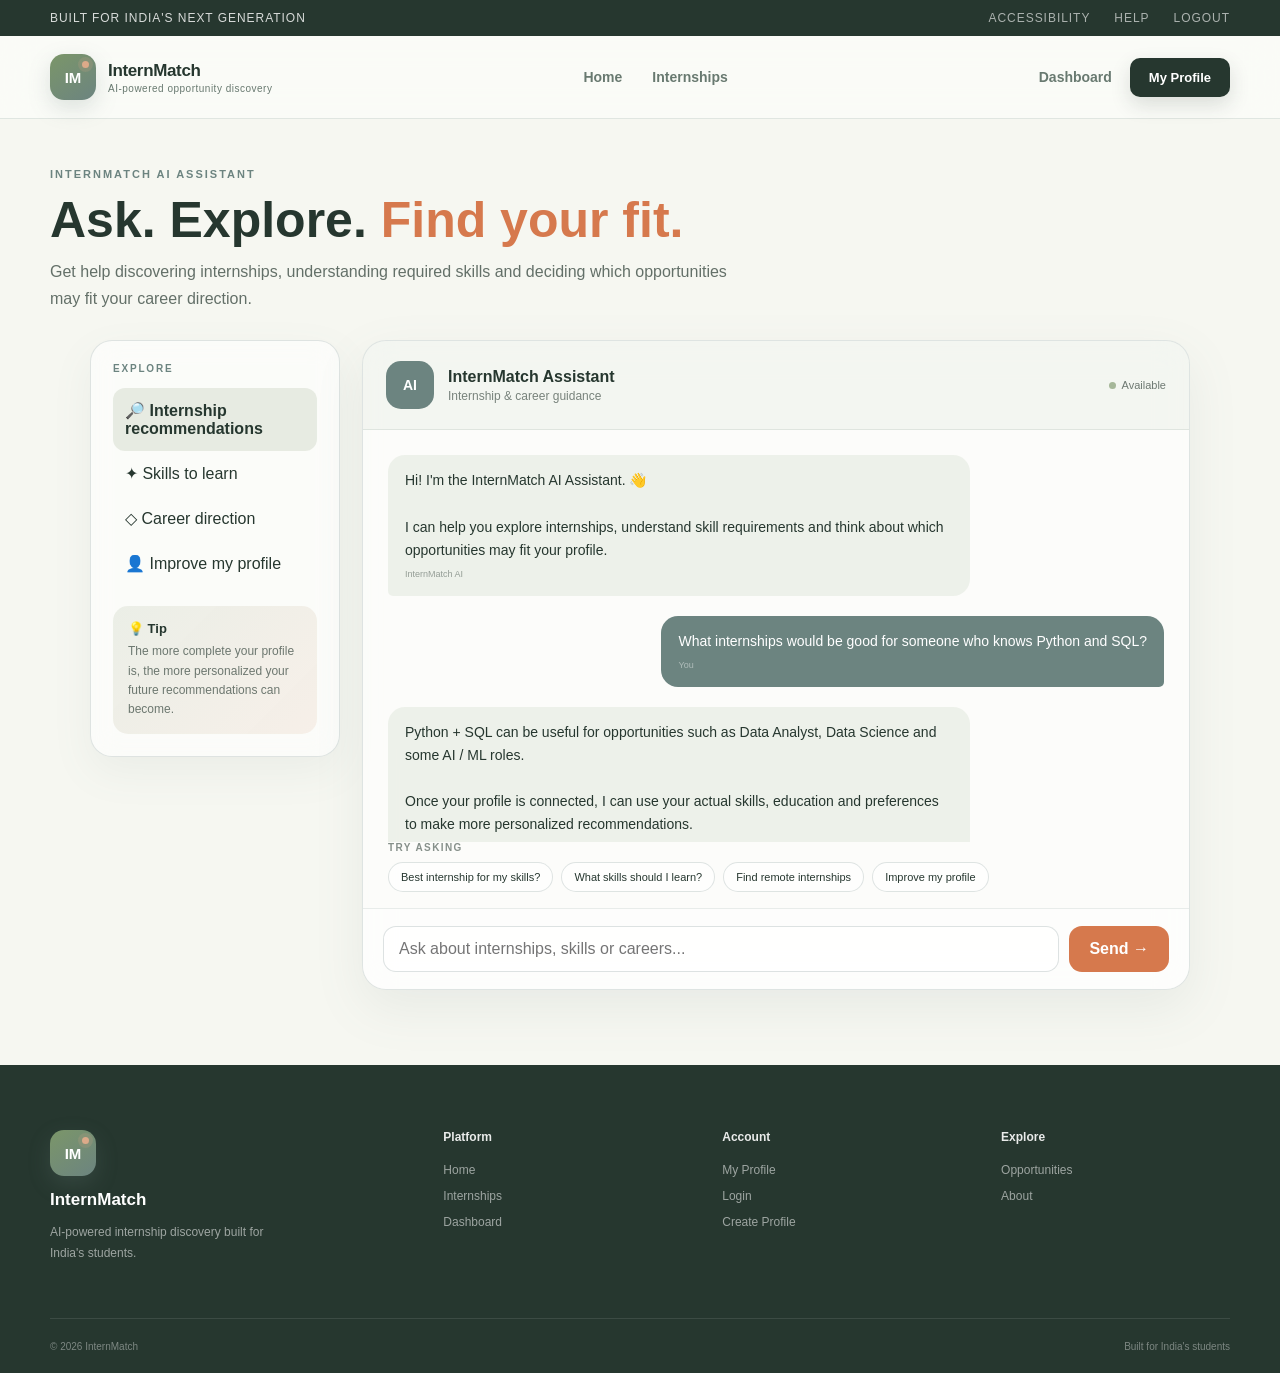
==== ai-assistant.html @ c7c05b9f "Add files via upload" ====
<!DOCTYPE html>
<html lang="en">

<head>
    <meta charset="UTF-8">
    <meta name="viewport" content="width=device-width, initial-scale=1.0">

    <title>AI Assistant | InternMatch</title>

    <link rel="stylesheet" href="style.css">

    <style>
        /* =====================================================
           AI ASSISTANT PAGE ONLY
           Existing style.css is NOT being changed
        ====================================================== */

        .assistant-page {
            padding: 45px 0 75px;
            min-height: 75vh;
        }

        .assistant-heading {
            margin-bottom: 28px;
        }

        .assistant-heading span {
            font-size: 11px;
            letter-spacing: 2px;
            font-weight: 800;
            color: #6C8480;
        }

        .assistant-heading h1 {
            margin: 9px 0;
            font-size: clamp(32px, 5vw, 50px);
        }

        .assistant-heading h1 span {
            font-size: inherit;
            letter-spacing: normal;
            color: #D6794D;
        }

        .assistant-heading p {
            max-width: 680px;
            line-height: 1.7;
            opacity: .7;
        }


        /* =====================================================
           ASSISTANT LAYOUT
        ====================================================== */

        .assistant-layout {
            display: grid;
            grid-template-columns: 250px 1fr;
            gap: 22px;
            max-width: 1100px;
            margin: auto;
        }


        /* =====================================================
           LEFT SIDEBAR
        ====================================================== */

        .assistant-sidebar {
            border: 1px solid rgba(108,132,128,.2);
            border-radius: 22px;
            padding: 22px;
            background: rgba(255,255,255,.58);
            backdrop-filter: blur(14px);
            box-shadow: 0 15px 40px rgba(108,132,128,.08);
            height: fit-content;
        }

        .assistant-sidebar-label {
            font-size: 10px;
            letter-spacing: 1.8px;
            font-weight: 800;
            color: #6C8480;
            margin-bottom: 14px;
        }

        .assistant-topic {
            width: 100%;
            border: 0;
            background: transparent;
            text-align: left;
            padding: 13px 12px;
            border-radius: 12px;
            cursor: pointer;
            font: inherit;
            color: inherit;
            transition: .2s ease;
        }

        .assistant-topic:hover {
            background: rgba(186,200,177,.25);
            transform: translateX(3px);
        }

        .assistant-topic.active {
            background: rgba(123,150,105,.16);
            font-weight: 700;
        }

        .assistant-tip {
            margin-top: 20px;
            padding: 15px;
            border-radius: 15px;
            background: linear-gradient(
                135deg,
                rgba(123,150,105,.13),
                rgba(220,170,137,.15)
            );
        }

        .assistant-tip strong {
            display: block;
            margin-bottom: 6px;
            font-size: 13px;
        }

        .assistant-tip p {
            margin: 0;
            font-size: 12px;
            line-height: 1.6;
            opacity: .65;
        }


        /* =====================================================
           CHAT WINDOW
        ====================================================== */

        .chat-card {
            min-width: 0;
            height: 650px;
            display: flex;
            flex-direction: column;
            border: 1px solid rgba(108,132,128,.2);
            border-radius: 24px;
            overflow: hidden;
            background: rgba(255,255,255,.62);
            backdrop-filter: blur(16px);
            box-shadow: 0 18px 50px rgba(108,132,128,.1);
        }


        /* CHAT HEADER */

        .chat-header {
            display: flex;
            align-items: center;
            gap: 14px;
            padding: 20px 23px;
            border-bottom: 1px solid rgba(108,132,128,.15);
            background: rgba(186,200,177,.13);
        }

        .chat-ai-icon {
            width: 48px;
            height: 48px;
            min-width: 48px;
            border-radius: 15px;
            display: grid;
            place-items: center;
            background: #6C8480;
            color: white;
            font-size: 14px;
            font-weight: 900;
        }

        .chat-header-text strong {
            display: block;
            font-size: 16px;
        }

        .chat-header-text span {
            display: block;
            margin-top: 3px;
            font-size: 12px;
            opacity: .6;
        }

        .online-status {
            margin-left: auto;
            display: flex;
            align-items: center;
            gap: 6px;
            font-size: 11px;
            opacity: .65;
        }

        .online-dot {
            width: 7px;
            height: 7px;
            border-radius: 50%;
            background: #7B9669;
        }


        /* =====================================================
           MESSAGES
        ====================================================== */

        .chat-messages {
            flex: 1;
            overflow-y: auto;
            padding: 25px;
        }

        .message {
            display: flex;
            margin-bottom: 20px;
        }

        .message.bot {
            justify-content: flex-start;
        }

        .message.user {
            justify-content: flex-end;
        }

        .message-content {
            max-width: 75%;
            padding: 14px 17px;
            border-radius: 17px;
            font-size: 14px;
            line-height: 1.65;
        }

        .message.bot .message-content {
            background: rgba(186,200,177,.22);
            border-bottom-left-radius: 5px;
        }

        .message.user .message-content {
            background: #6C8480;
            color: white;
            border-bottom-right-radius: 5px;
        }

        .message-time {
            display: block;
            margin-top: 5px;
            font-size: 9px;
            opacity: .45;
        }


        /* =====================================================
           SUGGESTED QUESTIONS
        ====================================================== */

        .suggested-area {
            padding: 0 25px 16px;
        }

        .suggested-label {
            display: block;
            margin-bottom: 9px;
            font-size: 10px;
            letter-spacing: 1.4px;
            font-weight: 800;
            opacity: .55;
        }

        .suggested-buttons {
            display: flex;
            flex-wrap: wrap;
            gap: 8px;
        }

        .suggestion {
            border: 1px solid rgba(108,132,128,.22);
            border-radius: 20px;
            padding: 8px 12px;
            background: rgba(255,255,255,.65);
            cursor: pointer;
            font: inherit;
            font-size: 11px;
            color: inherit;
            transition: .2s ease;
        }

        .suggestion:hover {
            border-color: #DCAA89;
            transform: translateY(-2px);
        }


        /* =====================================================
           CHAT INPUT
        ====================================================== */

        .chat-input-area {
            display: flex;
            gap: 10px;
            padding: 17px 20px;
            border-top: 1px solid rgba(108,132,128,.15);
            background: rgba(255,255,255,.4);
        }

        .chat-input {
            flex: 1;
            min-width: 0;
            border: 1px solid rgba(108,132,128,.23);
            border-radius: 13px;
            padding: 13px 15px;
            background: rgba(255,255,255,.7);
            font: inherit;
            outline: none;
        }

        .chat-input:focus {
            border-color: #7B9669;
            box-shadow: 0 0 0 3px rgba(123,150,105,.1);
        }

        .send-button {
            border: 0;
            border-radius: 13px;
            padding: 0 20px;
            background: #D6794D;
            color: white;
            font: inherit;
            font-weight: 800;
            cursor: pointer;
            transition: .2s ease;
        }

        .send-button:hover {
            transform: translateY(-2px);
        }


        /* =====================================================
           TYPING INDICATOR
        ====================================================== */

        .typing {
            display: none;
            padding: 0 25px 12px;
            font-size: 11px;
            opacity: .55;
        }


        /* =====================================================
           RESPONSIVE
        ====================================================== */

        @media (max-width: 800px) {

            .assistant-layout {
                grid-template-columns: 1fr;
            }

            .assistant-sidebar {
                display: none;
            }

            .chat-card {
                height: 620px;
            }
        }

        @media (max-width: 520px) {

            .assistant-page {
                padding-top: 35px;
            }

            .chat-card {
                height: 600px;
                border-radius: 18px;
            }

            .chat-messages {
                padding: 18px;
            }

            .message-content {
                max-width: 88%;
            }

            .suggested-area {
                padding: 0 18px 13px;
            }

            .chat-input-area {
                padding: 12px;
            }

            .send-button {
                padding: 0 15px;
            }
        }
    </style>
</head>


<body>


    <!-- =====================================================
         TOP BAR
    ====================================================== -->

    <div class="top-bar">

        <div class="container top-bar-content">

            <div>
                Built for India's Next Generation
            </div>

            <div class="top-links">
                <a href="accessibility.html">Accessibility</a>
                <a href="help.html">Help</a>
                <a href="login.html">Logout</a>
            </div>

        </div>

    </div>


    <!-- =====================================================
         NAVBAR
    ====================================================== -->

    <header class="navbar">

        <div class="container nav-container">


            <!-- BRAND -->

            <a href="index.html" class="brand">

                <div class="brand-mark">
                    IM
                </div>

                <div class="brand-text">

                    <strong>
                        InternMatch
                    </strong>

                    <span>
                        AI-powered opportunity discovery
                    </span>

                </div>

            </a>


            <!-- NAVIGATION -->

            <nav class="nav-links">

                <a href="index.html">
                    Home
                </a>

                <a href="internships.html">
                    Internships
                </a>

            </nav>


            <!-- ACTIONS -->

            <div class="nav-actions">

                <a
                    href="dashboard.html"
                    class="login-link"
                >
                    Dashboard
                </a>

                <a
                    href="profile.html"
                    class="register-btn"
                >
                    My Profile
                </a>

            </div>

        </div>

    </header>


    <!-- =====================================================
         MAIN
    ====================================================== -->

    <main class="assistant-page">

        <div class="container">


            <!-- PAGE HEADING -->

            <div class="assistant-heading">

                <span>
                    INTERNMATCH AI ASSISTANT
                </span>

                <h1>
                    Ask. Explore.
                    <span>Find your fit.</span>
                </h1>

                <p>
                    Get help discovering internships, understanding
                    required skills and deciding which opportunities
                    may fit your career direction.
                </p>

            </div>


            <!-- =================================================
                 ASSISTANT LAYOUT
            ================================================== -->

            <div class="assistant-layout">


                <!-- =================================================
                     SIDEBAR
                ================================================== -->

                <aside class="assistant-sidebar">

                    <div class="assistant-sidebar-label">
                        EXPLORE
                    </div>


                    <button
                        class="assistant-topic active"
                        onclick="setTopic('Internship recommendations')"
                    >
                        🔎 Internship recommendations
                    </button>


                    <button
                        class="assistant-topic"
                        onclick="setTopic('Skills')"
                    >
                        ✦ Skills to learn
                    </button>


                    <button
                        class="assistant-topic"
                        onclick="setTopic('Career')"
                    >
                        ◇ Career direction
                    </button>


                    <button
                        class="assistant-topic"
                        onclick="setTopic('Profile')"
                    >
                        👤 Improve my profile
                    </button>


                    <div class="assistant-tip">

                        <strong>
                            💡 Tip
                        </strong>

                        <p>
                            The more complete your profile is,
                            the more personalized your future
                            recommendations can become.
                        </p>

                    </div>

                </aside>


                <!-- =================================================
                     CHAT
                ================================================== -->

                <section class="chat-card">


                    <!-- CHAT HEADER -->

                    <div class="chat-header">

                        <div class="chat-ai-icon">
                            AI
                        </div>

                        <div class="chat-header-text">

                            <strong>
                                InternMatch Assistant
                            </strong>

                            <span>
                                Internship & career guidance
                            </span>

                        </div>

                        <div class="online-status">

                            <span class="online-dot"></span>

                            Available

                        </div>

                    </div>


                    <!-- MESSAGES -->

                    <div
                        class="chat-messages"
                        id="chatMessages"
                    >


                        <!-- BOT MESSAGE -->

                        <div class="message bot">

                            <div class="message-content">

                                Hi! I'm the InternMatch AI Assistant. 👋

                                <br><br>

                                I can help you explore internships,
                                understand skill requirements and
                                think about which opportunities may
                                fit your profile.

                                <span class="message-time">
                                    InternMatch AI
                                </span>

                            </div>

                        </div>


                        <!-- USER EXAMPLE -->

                        <div class="message user">

                            <div class="message-content">

                                What internships would be good
                                for someone who knows Python and SQL?

                                <span class="message-time">
                                    You
                                </span>

                            </div>

                        </div>


                        <!-- BOT EXAMPLE -->

                        <div class="message bot">

                            <div class="message-content">

                                Python + SQL can be useful for
                                opportunities such as Data Analyst,
                                Data Science and some AI / ML roles.

                                <br><br>

                                Once your profile is connected,
                                I can use your actual skills,
                                education and preferences to make
                                more personalized recommendations.

                                <span class="message-time">
                                    InternMatch AI
                                </span>

                            </div>

                        </div>

                    </div>


                    <!-- TYPING -->

                    <div
                        class="typing"
                        id="typingIndicator"
                    >
                        InternMatch AI is thinking...
                    </div>


                    <!-- SUGGESTIONS -->

                    <div class="suggested-area">

                        <span class="suggested-label">
                            TRY ASKING
                        </span>


                        <div class="suggested-buttons">

                            <button
                                class="suggestion"
                                onclick="useSuggestion('Which internship is best for my skills?')"
                            >
                                Best internship for my skills?
                            </button>


                            <button
                                class="suggestion"
                                onclick="useSuggestion('What skills should I learn?')"
                            >
                                What skills should I learn?
                            </button>


                            <button
                                class="suggestion"
                                onclick="useSuggestion('Find remote internships')"
                            >
                                Find remote internships
                            </button>


                            <button
                                class="suggestion"
                                onclick="useSuggestion('How can I improve my profile?')"
                            >
                                Improve my profile
                            </button>

                        </div>

                    </div>


                    <!-- INPUT -->

                    <form
                        class="chat-input-area"
                        id="chatForm"
                    >

                        <input
                            type="text"
                            id="chatInput"
                            class="chat-input"
                            placeholder="Ask about internships, skills or careers..."
                            autocomplete="off"
                        >

                        <button
                            type="submit"
                            class="send-button"
                        >
                            Send →
                        </button>

                    </form>


                </section>

            </div>

        </div>

    </main>


    <!-- =====================================================
         FOOTER
    ====================================================== -->

    <footer class="footer">

        <div class="container footer-grid">


            <div class="footer-brand">

                <div class="brand-mark">
                    IM
                </div>

                <strong>
                    InternMatch
                </strong>

                <p>
                    AI-powered internship discovery
                    built for India's students.
                </p>

            </div>


            <div class="footer-column">

                <h4>
                    Platform
                </h4>

                <a href="index.html">
                    Home
                </a>

                <a href="internships.html">
                    Internships
                </a>

                <a href="dashboard.html">
                    Dashboard
                </a>

            </div>


            <div class="footer-column">

                <h4>
                    Account
                </h4>

                <a href="profile.html">
                    My Profile
                </a>

                <a href="login.html">
                    Login
                </a>

                <a href="register.html">
                    Create Profile
                </a>

            </div>


            <div class="footer-column">

                <h4>
                    Explore
                </h4>

                <a href="internships.html">
                    Opportunities
                </a>

                <a href="about.html">
                    About
                </a>

            </div>


        </div>


        <div class="container footer-bottom">

            <span>
                © 2026 InternMatch
            </span>

            <span>
                Built for India's students
            </span>

        </div>

    </footer>


    <!-- =====================================================
         FRONTEND CHAT LOGIC
         Temporary demo until backend / AI API is connected
    ====================================================== -->

    <script>

        const chatForm =
            document.getElementById("chatForm");

        const chatInput =
            document.getElementById("chatInput");

        const chatMessages =
            document.getElementById("chatMessages");

        const typingIndicator =
            document.getElementById("typingIndicator");


        /* =====================================================
           ADD MESSAGE
        ====================================================== */

        function addMessage(text, type) {

            const message =
                document.createElement("div");

            message.className =
                "message " + type;


            const content =
                document.createElement("div");

            content.className =
                "message-content";


            content.innerHTML =
                text +
                '<span class="message-time">' +
                (type === "user"
                    ? "You"
                    : "InternMatch AI") +
                '</span>';


            message.appendChild(content);

            chatMessages.appendChild(message);

            chatMessages.scrollTop =
                chatMessages.scrollHeight;
        }


        /* =====================================================
           DEMO AI RESPONSE
        ====================================================== */

        function getDemoResponse(message) {

            const text =
                message.toLowerCase();


            if (
                text.includes("python") ||
                text.includes("sql") ||
                text.includes("data")
            ) {

                return `
                    Based on those skills, you could explore
                    <strong>Data Analyst</strong>,
                    <strong>Data Science</strong> and
                    some <strong>AI / ML</strong> internships.
                    <br><br>
                    Your exact recommendations can become
                    personalized once your profile is connected
                    to the internship database.
                `;

            }


            if (
                text.includes("remote")
            ) {

                return `
                    Remote internships can be filtered by
                    location and field.
                    <br><br>
                    Try the <strong>Internships</strong> page
                    to explore available remote opportunities.
                `;

            }


            if (
                text.includes("profile") ||
                text.includes("improve")
            ) {

                return `
                    A stronger profile should include your
                    <strong>skills, education, interests,
                    preferred field and location</strong>.
                    <br><br>
                    You can update these from
                    <strong>My Profile</strong>.
                `;

            }


            if (
                text.includes("skill") ||
                text.includes("learn")
            ) {

                return `
                    Start with skills that match your target
                    field. For example, Python + SQL + data
                    analysis can be useful for data-related
                    internships.
                    <br><br>
                    Your profile will eventually help us
                    personalize these suggestions.
                `;

            }


            return `
                I can help you with internships, skills,
                career direction and profile improvement.
                <br><br>
                Try asking:
                <strong>"Which internship is best for my
                skills?"</strong>
            `;

        }


        /* =====================================================
           SEND MESSAGE
        ====================================================== */

        chatForm.addEventListener(
            "submit",
            function (event) {

                event.preventDefault();


                const message =
                    chatInput.value.trim();


                if (!message) {
                    return;
                }


                addMessage(
                    message,
                    "user"
                );


                chatInput.value = "";


                typingIndicator.style.display =
                    "block";


                chatMessages.scrollTop =
                    chatMessages.scrollHeight;


                setTimeout(function () {

                    typingIndicator.style.display =
                        "none";


                    const response =
                        getDemoResponse(message);


                    addMessage(
                        response,
                        "bot"
                    );

                }, 700);

            }
        );


        /* =====================================================
           SUGGESTION BUTTON
        ====================================================== */

        function useSuggestion(text) {

            chatInput.value = text;

            chatInput.focus();

        }


        /* =====================================================
           SIDEBAR TOPICS
        ====================================================== */

        function setTopic(topic) {

            const buttons =
                document.querySelectorAll(
                    ".assistant-topic"
                );


            buttons.forEach(function (button) {

                button.classList.remove("active");

            });


            event.target.classList.add("active");


            chatInput.value =
                "Help me with " + topic.toLowerCase();

            chatInput.focus();

        }

    </script>


</body>

</html>
---- style.css ----
/* =========================================================
   INTERNMATCH — MAIN STYLE
   Palette:
   #7B9669  Sage
   #6C8480  Muted Blue Grey
   #BAC8B1  Soft Green
   #DCAA89  Warm Beige
   #D6794D  Terracotta
========================================================= */


/* =========================================================
   ROOT
========================================================= */

:root {
    --sage: #7B9669;
    --blue-grey: #6C8480;
    --soft-green: #BAC8B1;
    --beige: #DCAA89;
    --terracotta: #D6794D;

    --cream: #f6f7f1;
    --paper: #fbfcf8;
    --dark: #26372f;
    --muted: #687970;
    --line: rgba(108, 132, 128, 0.18);

    --shadow-soft: 0 20px 60px rgba(62, 82, 70, 0.10);
    --shadow-card: 0 15px 45px rgba(62, 82, 70, 0.12);
}


/* =========================================================
   RESET
========================================================= */

* {
    box-sizing: border-box;
    margin: 0;
    padding: 0;
}

html {
    scroll-behavior: smooth;
}

body {
    font-family: "Segoe UI", Arial, sans-serif;
    background: var(--cream);
    color: var(--dark);
    overflow-x: hidden;
}

a {
    color: inherit;
    text-decoration: none;
}

img {
    max-width: 100%;
    display: block;
}

button,
input {
    font-family: inherit;
}


/* =========================================================
   CONTAINER
========================================================= */

.container {
    width: min(1180px, calc(100% - 48px));
    margin: auto;
}


/* =========================================================
   SUBTLE TEXT MOTION
========================================================= */

/*
   Gentle movement.
   Not a crazy animation — just enough to make the
   interface feel alive.
*/

.hero-content h1,
.hero-content > p,
.section-heading h2,
.section-heading > p,
.ai-section-content h2,
.ai-section-content > p,
.section-heading-row h2,
.cta-content h2,
.cta-content > p {
    animation: softTextFloat 5s ease-in-out infinite;
}

@keyframes softTextFloat {

    0%,
    100% {
        transform: translateY(0);
    }

    50% {
        transform: translateY(-4px);
    }
}


/* =========================================================
   TOP BAR
========================================================= */

.top-bar {
    background: var(--dark);
    color: rgba(255, 255, 255, 0.82);
    font-size: 12px;
    letter-spacing: 0.08em;
    text-transform: uppercase;
}

.top-bar-content {
    min-height: 36px;
    display: flex;
    align-items: center;
    justify-content: space-between;
}

.top-links {
    display: flex;
    gap: 24px;
}

.top-links a {
    opacity: 0.75;
    transition: 0.25s ease;
}

.top-links a:hover {
    color: white;
    opacity: 1;
}


/* =========================================================
   NAVBAR
========================================================= */

.navbar {
    position: relative;
    z-index: 50;
    background: rgba(251, 252, 248, 0.88);
    backdrop-filter: blur(18px);
    border-bottom: 1px solid var(--line);
}

.nav-container {
    min-height: 82px;
    display: flex;
    align-items: center;
    justify-content: space-between;
    gap: 30px;
}


/* BRAND */

.brand {
    display: flex;
    align-items: center;
    gap: 12px;
}

.brand-mark {
    width: 46px;
    height: 46px;
    border-radius: 14px;

    background:
        linear-gradient(
            145deg,
            var(--sage),
            var(--blue-grey)
        );

    color: white;

    display: grid;
    place-items: center;

    font-size: 15px;
    font-weight: 800;

    position: relative;

    box-shadow:
        0 8px 22px rgba(108, 132, 128, 0.22);

    transition:
        transform 0.3s ease,
        box-shadow 0.3s ease;
}


/* Logo little neural dot */

.brand-mark::before {
    content: "";
    position: absolute;

    width: 7px;
    height: 7px;

    background: var(--beige);

    border-radius: 50%;

    top: 7px;
    right: 7px;

    box-shadow:
        0 0 0 4px rgba(220, 170, 137, 0.16);
}


/* LOGO BOUNCE */

.brand:hover .brand-mark {
    transform: translateY(-5px) rotate(-2deg);
    box-shadow:
        0 15px 28px rgba(108, 132, 128, 0.30);
}

.brand-text {
    display: flex;
    flex-direction: column;
    gap: 2px;
}

.brand-text strong {
    font-size: 17px;
    letter-spacing: -0.02em;
}

.brand-text span {
    color: var(--muted);
    font-size: 10px;
    letter-spacing: 0.05em;
}


/* NAV */

.nav-links {
    display: flex;
    align-items: center;
    gap: 30px;
}

.nav-links a {
    color: var(--muted);
    font-size: 14px;
    font-weight: 600;

    position: relative;

    transition:
        color 0.25s ease,
        transform 0.25s ease;
}

.nav-links a::after {
    content: "";

    position: absolute;

    width: 0;
    height: 2px;

    left: 50%;
    bottom: -8px;

    background: var(--terracotta);

    transition: 0.3s ease;
}

.nav-links a:hover {
    color: var(--dark);
    transform: translateY(-3px);
}

.nav-links a:hover::after,
.nav-links .active::after {
    width: 100%;
    left: 0;
}

.nav-links .active {
    color: var(--dark);
}


/* ACTIONS */

.nav-actions {
    display: flex;
    align-items: center;
    gap: 18px;
}

.login-link {
    font-size: 14px;
    font-weight: 600;
    color: var(--muted);

    transition: 0.25s ease;
}

.login-link:hover {
    color: var(--dark);
    transform: translateY(-2px);
}

.register-btn {
    padding: 12px 19px;

    border-radius: 10px;

    background: var(--dark);
    color: white;

    font-size: 13px;
    font-weight: 700;

    transition: 0.3s ease;

    box-shadow: 0 8px 20px rgba(38, 55, 47, 0.15);
}

.register-btn:hover {
    background: var(--sage);
    transform: translateY(-3px);
}


/* =========================================================
   HERO
========================================================= */

.hero {
    min-height: 690px;

    position: relative;
    overflow: hidden;

    background:
        radial-gradient(
            circle at 75% 35%,
            rgba(186, 200, 177, 0.55),
            transparent 28%
        ),

        radial-gradient(
            circle at 20% 80%,
            rgba(220, 170, 137, 0.18),
            transparent 30%
        ),

        linear-gradient(
            135deg,
            #f8f9f4,
            #eef3ec
        );
}


/* soft blur */

.hero::before {
    content: "";

    position: absolute;

    width: 420px;
    height: 420px;

    border-radius: 50%;

    background: rgba(123, 150, 105, 0.16);

    filter: blur(90px);

    top: 60px;
    right: 80px;

    animation: glowMove 8s ease-in-out infinite;
}

.hero::after {
    content: "";

    position: absolute;

    width: 330px;
    height: 330px;

    border-radius: 50%;

    background: rgba(220, 170, 137, 0.13);

    filter: blur(90px);

    bottom: -100px;
    left: 40px;

    animation: glowMoveTwo 10s ease-in-out infinite;
}

@keyframes glowMove {

    0%,
    100% {
        transform: translate(0, 0);
    }

    50% {
        transform: translate(-35px, 20px);
    }
}

@keyframes glowMoveTwo {

    0%,
    100% {
        transform: translate(0, 0);
    }

    50% {
        transform: translate(30px, -20px);
    }
}


/* GRID */

.hero-grid {
    position: absolute;
    inset: 0;

    opacity: 0.20;

    background-image:
        linear-gradient(
            rgba(108, 132, 128, 0.08) 1px,
            transparent 1px
        ),
        linear-gradient(
            90deg,
            rgba(108, 132, 128, 0.08) 1px,
            transparent 1px
        );

    background-size: 55px 55px;

    mask-image: linear-gradient(
        to bottom,
        black,
        transparent 90%
    );
}


/* =========================================================
   HERO CONTAINER
========================================================= */

.hero-container {
    min-height: 690px;

    display: grid;

    grid-template-columns:
        minmax(0, 0.9fr)
        minmax(500px, 1.1fr);

    align-items: center;

    gap: 50px;

    position: relative;
    z-index: 5;
}


/* =========================================================
   HERO CONTENT
========================================================= */

.hero-content {
    max-width: 590px;
}

.eyebrow {
    display: inline-flex;
    align-items: center;
    gap: 9px;

    color: var(--terracotta);

    font-size: 11px;
    font-weight: 800;

    letter-spacing: 0.15em;

    margin-bottom: 22px;

    animation:
        softTextFloat 4s ease-in-out infinite;
}

.status-dot {
    width: 8px;
    height: 8px;

    border-radius: 50%;

    background: var(--sage);

    box-shadow:
        0 0 0 5px rgba(123, 150, 105, 0.13);

    animation: pulseDot 2.5s infinite;
}

@keyframes pulseDot {

    0%,
    100% {
        transform: scale(1);
    }

    50% {
        transform: scale(1.25);
    }
}


.hero h1 {
    font-size: clamp(48px, 5vw, 76px);

    line-height: 0.98;

    letter-spacing: -0.055em;

    color: var(--dark);

    margin-bottom: 26px;
}

.highlight {
    display: inline-block;

    color: var(--sage);

    position: relative;
}

.highlight::after {
    content: "";

    position: absolute;

    height: 8px;

    left: 3px;
    right: 8px;
    bottom: -5px;

    background: rgba(214, 121, 77, 0.20);

    border-radius: 20px;

    z-index: -1;
}


.hero-description {
    max-width: 540px;

    color: var(--muted);

    font-size: 17px;

    line-height: 1.8;

    margin-bottom: 34px;
}


/* HERO BUTTONS */

.hero-actions {
    display: flex;
    align-items: center;
    gap: 14px;

    margin-bottom: 25px;
}

.primary-btn {
    display: inline-flex;
    align-items: center;
    justify-content: center;
    gap: 12px;

    padding: 15px 22px;

    border-radius: 12px;

    background: var(--dark);
    color: white;

    font-size: 14px;
    font-weight: 700;

    box-shadow:
        0 12px 28px rgba(38, 55, 47, 0.18);

    transition: 0.3s ease;
}

.primary-btn:hover {
    background: var(--sage);
    transform: translateY(-4px);
    box-shadow:
        0 18px 35px rgba(123, 150, 105, 0.25);
}

.primary-btn span {
    font-size: 18px;
    transition: 0.3s ease;
}

.primary-btn:hover span {
    transform: translateX(5px);
}


.secondary-btn {
    padding: 14px 20px;

    border: 1px solid rgba(108, 132, 128, 0.28);

    border-radius: 12px;

    color: var(--dark);

    font-size: 14px;
    font-weight: 700;

    background: rgba(255, 255, 255, 0.45);

    transition: 0.3s ease;
}

.secondary-btn:hover {
    border-color: var(--sage);
    background: white;
    transform: translateY(-3px);
}


/* TRUST */

.hero-trust {
    display: flex;
    flex-wrap: wrap;
    gap: 18px;

    color: var(--muted);

    font-size: 12px;
}


/* =========================================================
   HERO VISUAL
========================================================= */

.hero-visual {
    min-height: 570px;

    position: relative;

    display: flex;
    align-items: center;
    justify-content: center;
}


/* glow behind map */

.india-glow {
    position: absolute;

    width: 460px;
    height: 460px;

    border-radius: 50%;

    background:
        radial-gradient(
            circle,
            rgba(123, 150, 105, 0.22),
            rgba(186, 200, 177, 0.10) 40%,
            transparent 70%
        );

    filter: blur(12px);

    animation: mapGlow 6s ease-in-out infinite;
}

@keyframes mapGlow {

    0%,
    100% {
        transform: scale(1);
        opacity: 0.8;
    }

    50% {
        transform: scale(1.07);
        opacity: 1;
    }
}


/* =========================================================
   INDIA MAP FIX
========================================================= */

/*
   IMPORTANT:
   Your india-map.png has a white background.

   multiply makes white visually disappear and allows
   the map to blend with the hero background.
*/

.hero-image-wrapper {
    position: relative;

    width: 560px;
    height: 520px;

    display: flex;
    align-items: center;
    justify-content: center;

    background: transparent;

    overflow: visible;
}

.india-map {
    width: 520px;
    max-width: none;

    object-fit: contain;

    /*
       THIS IS THE IMPORTANT FIX
    */

    mix-blend-mode: multiply;

    /*
       makes the map less photographic and more
       integrated with the interface
    */

    opacity: 0.76;

    filter:
        saturate(0.58)
        contrast(0.88)
        brightness(1.04);

    transform: scale(1);

    transition:
        transform 0.5s ease,
        opacity 0.5s ease;
}


/* map gently moves */

.hero-visual:hover .india-map {
    transform: scale(1.025);
    opacity: 0.84;
}


/* =========================================================
   AI CARD
========================================================= */

.ai-card {
    position: absolute;

    top: 100px;
    right: -5px;

    width: 270px;

    padding: 20px;

    background: rgba(255, 255, 255, 0.86);

    backdrop-filter: blur(18px);

    border: 1px solid rgba(255, 255, 255, 0.75);

    border-radius: 22px;

    box-shadow: var(--shadow-card);

    animation:
        cardFloat 5s ease-in-out infinite;
}

@keyframes cardFloat {

    0%,
    100% {
        transform: translateY(0);
    }

    50% {
        transform: translateY(-10px);
    }
}

.ai-card-header {
    display: flex;
    align-items: center;
    gap: 13px;
}

.ai-icon {
    width: 52px;
    height: 52px;

    border-radius: 16px;

    display: grid;
    place-items: center;

    background:
        linear-gradient(
            145deg,
            var(--sage),
            var(--blue-grey)
        );

    color: white;

    font-size: 17px;
    font-weight: 800;
}

.ai-card-header span {
    display: block;

    color: var(--blue-grey);

    font-size: 10px;
    font-weight: 800;

    letter-spacing: 0.12em;

    margin-bottom: 4px;
}

.ai-card-header strong {
    display: block;

    color: var(--dark);

    font-size: 14px;
}

.matching-line {
    height: 6px;

    margin: 20px 0 13px;

    background: rgba(108, 132, 128, 0.12);

    border-radius: 20px;

    overflow: hidden;
}

.matching-progress {
    width: 94%;
    height: 100%;

    background:
        linear-gradient(
            90deg,
            var(--sage),
            var(--terracotta)
        );

    border-radius: inherit;

    animation: progressMove 3s ease-in-out infinite alternate;
}

@keyframes progressMove {
    from {
        width: 82%;
    }

    to {
        width: 94%;
    }
}

.match-result {
    display: flex;
    align-items: center;
    justify-content: space-between;

    color: var(--muted);

    font-size: 11px;
}

.match-result strong {
    color: var(--sage);
    font-size: 16px;
}


/* =========================================================
   FLOATING INTERNSHIP CARD
========================================================= */

.floating-internship-card {
    position: absolute;

    left: -20px;
    bottom: 90px;

    width: 350px;

    display: flex;
    align-items: center;

    gap: 13px;

    padding: 17px 19px;

    background: rgba(255, 255, 255, 0.90);

    backdrop-filter: blur(18px);

    border-radius: 20px;

    box-shadow: var(--shadow-card);

    border: 1px solid rgba(255, 255, 255, 0.75);

    animation:
        cardFloatTwo 6s ease-in-out infinite;
}

@keyframes cardFloatTwo {

    0%,
    100% {
        transform: translateY(0);
    }

    50% {
        transform: translateY(8px);
    }
}

.company-logo {
    width: 44px;
    height: 44px;

    flex-shrink: 0;

    display: grid;
    place-items: center;

    border-radius: 13px;

    background: rgba(123, 150, 105, 0.14);

    color: var(--sage);

    font-weight: 800;
    font-size: 13px;
}

.internship-info {
    display: flex;
    flex-direction: column;

    gap: 4px;

    flex: 1;
}

.internship-info strong {
    font-size: 13px;
}

.internship-info span {
    color: var(--muted);
    font-size: 11px;
}

.match-score {
    color: #477558;

    background: rgba(123, 150, 105, 0.13);

    padding: 6px 9px;

    border-radius: 7px;

    font-size: 11px;
    font-weight: 800;
}


/* =========================================================
   SEARCH
========================================================= */

.search-section {
    position: relative;

    margin-top: -1px;

    padding: 70px 0;

    background: var(--paper);
}

.search-card {
    padding: 34px;

    border-radius: 24px;

    background: white;

    border: 1px solid var(--line);

    box-shadow: var(--shadow-soft);
}

.search-heading span {
    color: var(--terracotta);

    font-size: 10px;
    font-weight: 800;

    letter-spacing: 0.14em;
}

.search-heading h2 {
    margin-top: 7px;

    font-size: 30px;

    letter-spacing: -0.03em;
}

.internship-search {
    margin-top: 26px;

    display: grid;

    grid-template-columns:
        1fr
        1fr
        auto;

    gap: 14px;
}

.search-field {
    display: flex;
    flex-direction: column;

    gap: 8px;
}

.search-field label {
    color: var(--muted);

    font-size: 11px;
    font-weight: 700;
}

.search-field input {
    width: 100%;

    padding: 14px 15px;

    border: 1px solid var(--line);

    border-radius: 10px;

    background: #fafbf8;

    outline: none;

    color: var(--dark);
}

.search-field input:focus {
    border-color: var(--sage);

    box-shadow:
        0 0 0 4px rgba(123, 150, 105, 0.10);
}

.search-btn {
    align-self: end;

    padding: 14px 20px;

    border: none;

    border-radius: 10px;

    background: var(--sage);
    color: white;

    font-weight: 700;

    cursor: pointer;

    transition: 0.3s ease;
}

.search-btn:hover {
    background: var(--dark);
    transform: translateY(-3px);
}


/* =========================================================
   STATS
========================================================= */

.stats-section {
    padding: 55px 0;

    background:
        linear-gradient(
            90deg,
            rgba(186, 200, 177, 0.22),
            rgba(220, 170, 137, 0.12)
        );
}

.stats-grid {
    display: grid;

    grid-template-columns: repeat(4, 1fr);

    border: 1px solid var(--line);

    border-radius: 20px;

    overflow: hidden;

    background: rgba(255, 255, 255, 0.65);
}

.stat-item {
    padding: 30px;

    text-align: center;

    border-right: 1px solid var(--line);
}

.stat-item:last-child {
    border-right: none;
}

.stat-item strong {
    display: block;

    font-size: 30px;

    color: var(--dark);

    margin-bottom: 5px;

    animation: softTextFloat 4.5s ease-in-out infinite;
}

.stat-item span {
    color: var(--muted);

    font-size: 12px;
}


/* =========================================================
   HOW IT WORKS
========================================================= */

.how-section {
    padding: 110px 0;

    background: var(--paper);
}

.section-heading {
    max-width: 720px;

    margin-bottom: 55px;
}

.section-heading > span,
.section-heading-row > div > span {
    color: var(--terracotta);

    font-size: 10px;
    font-weight: 800;

    letter-spacing: 0.14em;
}

.section-heading h2 {
    margin-top: 12px;

    font-size: clamp(34px, 4vw, 50px);

    line-height: 1.05;

    letter-spacing: -0.045em;
}

.section-heading > p {
    margin-top: 18px;

    color: var(--muted);

    line-height: 1.8;

    font-size: 15px;
}

.steps-grid {
    display: grid;

    grid-template-columns: repeat(3, 1fr);

    gap: 18px;
}

.step-card {
    position: relative;

    padding: 34px;

    min-height: 300px;

    background: white;

    border: 1px solid var(--line);

    border-radius: 22px;

    transition: 0.35s ease;

    overflow: hidden;
}

.step-card:hover {
    transform: translateY(-8px);

    box-shadow: var(--shadow-card);

    border-color: rgba(123, 150, 105, 0.30);
}

.step-number {
    position: absolute;

    top: 20px;
    right: 22px;

    color: rgba(108, 132, 128, 0.45);

    font-size: 11px;
    font-weight: 800;
}

.step-icon {
    width: 58px;
    height: 58px;

    display: grid;
    place-items: center;

    border-radius: 16px;

    background: rgba(123, 150, 105, 0.12);

    color: var(--sage);

    font-weight: 800;

    margin-bottom: 30px;
}

.featured-step .step-icon {
    background: rgba(214, 121, 77, 0.12);

    color: var(--terracotta);
}

.step-card h3 {
    font-size: 20px;

    margin-bottom: 12px;
}

.step-card p {
    color: var(--muted);

    line-height: 1.7;

    font-size: 14px;
}


/* =========================================================
   AI SECTION
========================================================= */

.ai-section {
    padding: 110px 0;

    background:
        radial-gradient(
            circle at 80% 50%,
            rgba(186, 200, 177, 0.35),
            transparent 35%
        ),

        linear-gradient(
            135deg,
            #eef3ed,
            #f8f9f5
        );

    overflow: hidden;
}

.ai-section-container {
    display: grid;

    grid-template-columns: 1fr 0.8fr;

    align-items: center;

    gap: 80px;
}

.section-label {
    color: var(--terracotta);

    font-size: 10px;
    font-weight: 800;

    letter-spacing: 0.15em;
}

.ai-section-content h2 {
    margin-top: 15px;

    font-size: clamp(44px, 5vw, 68px);

    line-height: 0.98;

    letter-spacing: -0.055em;
}

.ai-section-content h2 span {
    color: var(--sage);
}

.ai-section-content > p {
    max-width: 600px;

    margin-top: 22px;

    color: var(--muted);

    line-height: 1.8;
}

.ai-features {
    margin-top: 40px;

    display: flex;
    flex-direction: column;

    gap: 25px;
}

.ai-feature {
    display: flex;

    gap: 20px;

    align-items: flex-start;
}

.ai-feature > span {
    color: var(--blue-grey);

    font-size: 12px;
    font-weight: 800;
}

.ai-feature strong {
    display: block;

    margin-bottom: 5px;

    font-size: 15px;
}

.ai-feature p {
    color: var(--muted);

    font-size: 13px;

    line-height: 1.6;
}


/* AI VISUAL */

.ai-visual {
    width: 360px;
    height: 360px;

    margin: auto;

    position: relative;

    display: grid;
    place-items: center;
}

.ai-ring {
    position: absolute;

    inset: 10px;

    border-radius: 50%;

    border: 1px solid rgba(123, 150, 105, 0.30);

    box-shadow:
        0 0 0 25px rgba(123, 150, 105, 0.05),
        0 0 0 55px rgba(186, 200, 177, 0.08);

    animation: rotateRing 16s linear infinite;
}

.ai-ring::before,
.ai-ring::after {
    content: "";

    position: absolute;

    width: 10px;
    height: 10px;

    border-radius: 50%;

    background: var(--terracotta);
}

.ai-ring::before {
    top: 28px;
    left: 50%;
}

.ai-ring::after {
    bottom: 55px;
    right: 30px;

    background: var(--sage);
}

@keyframes rotateRing {
    from {
        transform: rotate(0deg);
    }

    to {
        transform: rotate(360deg);
    }
}

.ai-core {
    width: 170px;
    height: 170px;

    border-radius: 50%;

    display: flex;
    flex-direction: column;
    align-items: center;
    justify-content: center;

    background:
        radial-gradient(
            circle at 35% 30%,
            white,
            #edf2eb
        );

    border: 1px solid rgba(123, 150, 105, 0.22);

    box-shadow:
        0 25px 60px rgba(72, 92, 77, 0.14);

    z-index: 2;

    animation: coreFloat 4s ease-in-out infinite;
}

@keyframes coreFloat {

    0%,
    100% {
        transform: translateY(0);
    }

    50% {
        transform: translateY(-8px);
    }
}

.ai-core span {
    color: var(--blue-grey);

    font-size: 10px;
    font-weight: 800;

    letter-spacing: 0.12em;
}

.ai-core strong {
    color: var(--sage);

    font-size: 42px;

    line-height: 1;

    margin: 6px 0;
}

.ai-core small {
    color: var(--muted);

    font-size: 10px;
}


/* =========================================================
   INTERNSHIP SECTION
========================================================= */

.internship-section {
    padding: 110px 0;

    background: var(--paper);
}

.section-heading-row {
    display: flex;

    align-items: end;

    justify-content: space-between;

    margin-bottom: 45px;
}

.section-heading-row h2 {
    margin-top: 10px;

    font-size: 42px;

    letter-spacing: -0.04em;
}

.section-heading-row > a {
    color: var(--sage);

    font-size: 13px;
    font-weight: 700;

    transition: 0.25s ease;
}

.section-heading-row > a:hover {
    color: var(--terracotta);
    transform: translateX(4px);
}

.internship-grid {
    display: grid;

    grid-template-columns: repeat(3, 1fr);

    gap: 18px;
}

.internship-card {
    padding: 27px;

    border-radius: 20px;

    background: white;

    border: 1px solid var(--line);

    box-shadow: 0 8px 25px rgba(62, 82, 70, 0.04);

    transition: 0.35s ease;
}

.internship-card:hover {
    transform: translateY(-7px);

    box-shadow: var(--shadow-card);
}

.internship-card .company-logo {
    margin-bottom: 18px;
}

.match-badge {
    display: inline-block;

    padding: 5px 8px;

    border-radius: 6px;

    background: rgba(123, 150, 105, 0.12);

    color: var(--sage);

    font-size: 9px;
    font-weight: 800;

    letter-spacing: 0.06em;
}

.internship-card h3 {
    margin-top: 15px;

    font-size: 20px;
}

.internship-card > p {
    margin-top: 8px;

    color: var(--muted);

    font-size: 13px;
}

.card-meta {
    display: flex;

    gap: 15px;

    margin: 20px 0;

    color: var(--muted);

    font-size: 11px;
}

.internship-card > a {
    color: var(--dark);

    font-size: 12px;
    font-weight: 800;

    transition: 0.25s ease;
}

.internship-card > a:hover {
    color: var(--terracotta);
}


/* =========================================================
   INDIA CTA
========================================================= */

.india-cta {
    padding: 100px 0;

    background:
        linear-gradient(
            120deg,
            #eaf0e7,
            #f8f5ee
        );
}

.india-cta > .container {
    display: grid;

    grid-template-columns: 1fr 0.9fr;

    align-items: center;

    gap: 60px;
}

.cta-content > span {
    color: var(--terracotta);

    font-size: 10px;
    font-weight: 800;

    letter-spacing: 0.15em;
}

.cta-content h2 {
    max-width: 600px;

    margin-top: 13px;

    font-size: clamp(38px, 4vw, 58px);

    line-height: 1.02;

    letter-spacing: -0.05em;
}

.cta-content > p {
    max-width: 550px;

    margin: 20px 0 28px;

    color: var(--muted);

    line-height: 1.8;
}

.cta-visual {
    position: relative;

    border-radius: 26px;

    overflow: hidden;

    box-shadow: var(--shadow-card);
}

.cta-visual::after {
    content: "";

    position: absolute;

    inset: 0;

    background:
        linear-gradient(
            135deg,
            rgba(123, 150, 105, 0.12),
            rgba(214, 121, 77, 0.10)
        );

    pointer-events: none;
}

.cta-visual img {
    width: 100%;

    height: 350px;

    object-fit: cover;

    filter:
        saturate(0.72)
        contrast(0.94);

    transition: 0.5s ease;
}

.cta-visual:hover img {
    transform: scale(1.04);
}


/* =========================================================
   FOOTER
========================================================= */

.footer {
    background: var(--dark);

    color: white;

    padding-top: 65px;
}

.footer-grid {
    display: grid;

    grid-template-columns: 1.5fr 1fr 1fr 1fr;

    gap: 50px;

    padding-bottom: 55px;
}

.footer-brand .brand-mark {
    margin-bottom: 14px;
}

.footer-brand > strong {
    display: block;

    font-size: 17px;
}

.footer-brand p {
    max-width: 250px;

    margin-top: 12px;

    color: rgba(255, 255, 255, 0.55);

    font-size: 12px;

    line-height: 1.7;
}

.footer-column {
    display: flex;

    flex-direction: column;

    gap: 12px;
}

.footer-column h4 {
    margin-bottom: 7px;

    font-size: 12px;

    color: rgba(255, 255, 255, 0.9);
}

.footer-column a {
    color: rgba(255, 255, 255, 0.55);

    font-size: 12px;

    transition: 0.25s ease;
}

.footer-column a:hover {
    color: var(--soft-green);

    transform: translateX(3px);
}

.footer-bottom {
    min-height: 55px;

    border-top: 1px solid rgba(255, 255, 255, 0.10);

    display: flex;

    align-items: center;

    justify-content: space-between;

    color: rgba(255, 255, 255, 0.40);

    font-size: 10px;
}


/* =========================================================
   GENERAL HOVER TEXT MOTION
========================================================= */

h1,
h2,
h3,
strong {
    transition: transform 0.25s ease;
}

h1:hover,
h2:hover,
h3:hover {
    transform: translateY(-2px);
}


/* =========================================================
   RESPONSIVE
========================================================= */

@media (max-width: 1000px) {

    .hero-container {
        grid-template-columns: 1fr;
        padding-top: 70px;
        padding-bottom: 70px;
    }

    .hero-content {
        max-width: 700px;
        margin: auto;
        text-align: center;
    }

    .eyebrow {
        justify-content: center;
    }

    .hero-description {
        margin-left: auto;
        margin-right: auto;
    }

    .hero-actions,
    .hero-trust {
        justify-content: center;
    }

    .hero-visual {
        min-height: 520px;
    }

    .ai-card {
        right: 5%;
    }

    .floating-internship-card {
        left: 5%;
    }

    .ai-section-container,
    .india-cta > .container {
        grid-template-columns: 1fr;
    }

    .ai-section-content {
        max-width: 700px;
    }

    .ai-visual {
        margin-top: 30px;
    }
}


@media (max-width: 760px) {

    .container {
        width: min(100% - 30px, 600px);
    }

    .top-links {
        display: none;
    }

    .nav-container {
        min-height: 72px;
    }

    .nav-links {
        display: none;
    }

    .brand-text span {
        display: none;
    }

    .login-link {
        display: none;
    }

    .hero h1 {
        font-size: 48px;
    }

    .hero-visual {
        min-height: 440px;
    }

    .hero-image-wrapper {
        width: 100%;
        height: 420px;
    }

    .india-map {
        width: 430px;
    }

    .ai-card {
        width: 220px;
        right: -5px;
        top: 45px;
    }

    .floating-internship-card {
        width: 280px;
        left: -10px;
        bottom: 40px;
    }

    .internship-search {
        grid-template-columns: 1fr;
    }

    .stats-grid {
        grid-template-columns: repeat(2, 1fr);
    }

    .stat-item:nth-child(2) {
        border-right: none;
    }

    .stat-item:nth-child(-n + 2) {
        border-bottom: 1px solid var(--line);
    }

    .steps-grid,
    .internship-grid {
        grid-template-columns: 1fr;
    }

    .section-heading-row {
        align-items: flex-start;
        flex-direction: column;
        gap: 15px;
    }

    .footer-grid {
        grid-template-columns: 1fr 1fr;
    }
}


@media (max-width: 480px) {

    .hero h1 {
        font-size: 40px;
    }

    .hero-actions {
        flex-direction: column;
        align-items: stretch;
    }

    .hero-actions a {
        text-align: center;
    }

    .hero-trust {
        flex-direction: column;
        gap: 8px;
    }

    .hero-visual {
        min-height: 390px;
    }

    .india-map {
        width: 350px;
    }

    .ai-card {
        width: 190px;

        padding: 14px;

        transform: scale(0.85);
        transform-origin: right top;
    }

    .floating-internship-card {
        width: 245px;

        padding: 12px;

        transform: scale(0.85);
        transform-origin: left bottom;
    }

    .ai-visual {
        width: 300px;
        height: 300px;
    }

    .ai-core {
        width: 140px;
        height: 140px;
    }

    .footer-grid {
        grid-template-columns: 1fr;
    }

    .footer-bottom {
        gap: 10px;

        align-items: flex-start;

        flex-direction: column;

        padding: 18px 0;
    }
}
/* =========================================================
   INTERNSHIPS PAGE
   ADD THIS AT THE VERY END OF style.css
========================================================= */


/* =========================================================
   PAGE HERO
========================================================= */

.internships-page-hero {
    position: relative;
    overflow: hidden;

    padding: 85px 0 70px;

    background:
        radial-gradient(
            circle at 82% 30%,
            rgba(186, 200, 177, 0.48),
            transparent 30%
        ),
        radial-gradient(
            circle at 15% 70%,
            rgba(220, 170, 137, 0.16),
            transparent 28%
        ),
        linear-gradient(
            135deg,
            #f8f9f4,
            #edf2ec
        );
}

.internships-page-hero::before {
    content: "";

    position: absolute;

    width: 420px;
    height: 420px;

    right: -100px;
    top: -180px;

    border-radius: 50%;

    background: rgba(123, 150, 105, 0.14);

    filter: blur(80px);

    animation: internshipGlow 8s ease-in-out infinite;
}

@keyframes internshipGlow {
    0%,
    100% {
        transform: translate(0, 0);
    }

    50% {
        transform: translate(-35px, 25px);
    }
}

.internships-page-hero .container {
    position: relative;
    z-index: 2;

    display: flex;
    align-items: center;
    justify-content: space-between;

    gap: 50px;
}

.internships-page-content {
    max-width: 700px;
}

.page-eyebrow {
    display: inline-block;

    color: var(--terracotta);

    font-size: 10px;
    font-weight: 800;

    letter-spacing: 0.16em;

    margin-bottom: 18px;

    animation: softTextFloat 4s ease-in-out infinite;
}

.internships-page-content h1 {
    font-size: clamp(46px, 5vw, 68px);

    line-height: 1;

    letter-spacing: -0.055em;

    margin-bottom: 22px;

    animation: softTextFloat 5s ease-in-out infinite;
}

.internships-page-content h1 span {
    color: var(--sage);
}

.internships-page-content p {
    max-width: 600px;

    color: var(--muted);

    font-size: 16px;

    line-height: 1.8;
}


/* =========================================================
   MATCHING STATUS
========================================================= */

.matching-status-card {
    min-width: 275px;

    display: flex;
    align-items: center;

    gap: 13px;

    padding: 17px 19px;

    background: rgba(255, 255, 255, 0.78);

    backdrop-filter: blur(18px);

    border: 1px solid rgba(255, 255, 255, 0.8);

    border-radius: 18px;

    box-shadow: var(--shadow-card);

    animation: statusFloat 5s ease-in-out infinite;
}

@keyframes statusFloat {
    0%,
    100% {
        transform: translateY(0);
    }

    50% {
        transform: translateY(-7px);
    }
}

.status-icon {
    width: 48px;
    height: 48px;

    display: grid;
    place-items: center;

    flex-shrink: 0;

    border-radius: 14px;

    background:
        linear-gradient(
            145deg,
            var(--sage),
            var(--blue-grey)
        );

    color: white;

    font-size: 13px;
    font-weight: 800;
}

.matching-status-card > div:nth-child(2) {
    display: flex;
    flex-direction: column;

    gap: 4px;
}

.matching-status-card span {
    color: var(--blue-grey);

    font-size: 9px;
    font-weight: 800;

    letter-spacing: 0.12em;
}

.matching-status-card strong {
    font-size: 13px;
}

.status-pulse {
    width: 8px;
    height: 8px;

    margin-left: auto;

    border-radius: 50%;

    background: var(--sage);

    box-shadow:
        0 0 0 5px rgba(123, 150, 105, 0.12);

    animation: pulseDot 2s infinite;
}


/* =========================================================
   SEARCH AREA
========================================================= */

.internship-search-area {
    padding: 45px 0 30px;

    background: var(--paper);
}

.internship-filter-card {
    display: grid;

    grid-template-columns:
        1.7fr
        0.9fr
        0.9fr
        auto;

    align-items: end;

    gap: 14px;

    padding: 22px;

    background: white;

    border: 1px solid var(--line);

    border-radius: 20px;

    box-shadow: var(--shadow-soft);
}

.internship-search-box,
.filter-field {
    display: flex;

    flex-direction: column;

    gap: 8px;
}

.internship-search-box label,
.filter-field label {
    color: var(--muted);

    font-size: 10px;
    font-weight: 800;

    letter-spacing: 0.04em;
}

.search-input-wrapper {
    height: 47px;

    display: flex;
    align-items: center;

    gap: 10px;

    padding: 0 14px;

    border: 1px solid var(--line);

    border-radius: 10px;

    background: #fafbf8;

    transition: 0.25s ease;
}

.search-input-wrapper:focus-within {
    border-color: var(--sage);

    box-shadow:
        0 0 0 4px rgba(123, 150, 105, 0.09);
}

.search-input-wrapper span {
    color: var(--sage);

    font-size: 20px;
}

.search-input-wrapper input {
    width: 100%;

    border: none;
    outline: none;

    background: transparent;

    color: var(--dark);

    font-size: 13px;
}

.filter-field select {
    height: 47px;

    padding: 0 13px;

    border: 1px solid var(--line);

    border-radius: 10px;

    background: #fafbf8;

    color: var(--dark);

    outline: none;

    cursor: pointer;
}

.filter-field select:focus {
    border-color: var(--sage);

    box-shadow:
        0 0 0 4px rgba(123, 150, 105, 0.09);
}

.filter-button {
    height: 47px;

    padding: 0 23px;

    border: none;

    border-radius: 10px;

    background: var(--dark);

    color: white;

    font-size: 13px;
    font-weight: 700;

    cursor: pointer;

    transition: 0.3s ease;
}

.filter-button:hover {
    background: var(--sage);

    transform: translateY(-3px);

    box-shadow:
        0 10px 25px rgba(123, 150, 105, 0.20);
}


/* =========================================================
   RESULTS SECTION
========================================================= */

.results-section {
    padding: 55px 0 100px;

    background: var(--paper);
}

.results-header {
    display: flex;

    align-items: end;

    justify-content: space-between;

    margin-bottom: 35px;
}

.results-header > div:first-child > span {
    color: var(--terracotta);

    font-size: 10px;
    font-weight: 800;

    letter-spacing: 0.14em;
}

.results-header h2 {
    margin-top: 9px;

    font-size: 36px;

    letter-spacing: -0.04em;

    animation: softTextFloat 5s ease-in-out infinite;
}

.results-count {
    color: var(--muted);

    font-size: 12px;

    padding: 8px 12px;

    border-radius: 8px;

    background: rgba(186, 200, 177, 0.22);
}


/* =========================================================
   INTERNSHIP GRID
========================================================= */

.internships-page-grid {
    display: grid;

    grid-template-columns: repeat(3, 1fr);

    gap: 18px;
}


/* =========================================================
   INTERNSHIP CARD
========================================================= */

.internship-list-card {
    position: relative;

    padding: 25px;

    min-height: 350px;

    display: flex;
    flex-direction: column;

    background: white;

    border: 1px solid var(--line);

    border-radius: 20px;

    overflow: hidden;

    transition:
        transform 0.35s ease,
        box-shadow 0.35s ease,
        border-color 0.35s ease;
}

.internship-list-card::before {
    content: "";

    position: absolute;

    width: 150px;
    height: 150px;

    right: -70px;
    top: -70px;

    border-radius: 50%;

    background: rgba(186, 200, 177, 0.20);

    filter: blur(10px);

    transition: 0.4s ease;
}

.internship-list-card:hover {
    transform: translateY(-8px);

    box-shadow: var(--shadow-card);

    border-color: rgba(123, 150, 105, 0.30);
}

.internship-list-card:hover::before {
    transform: scale(1.4);
}

.list-card-top {
    position: relative;
    z-index: 2;

    display: flex;

    align-items: center;
    justify-content: space-between;

    margin-bottom: 22px;
}

.large-company-logo {
    width: 53px;
    height: 53px;

    display: grid;
    place-items: center;

    border-radius: 15px;

    background:
        linear-gradient(
            145deg,
            rgba(123, 150, 105, 0.17),
            rgba(108, 132, 128, 0.12)
        );

    color: var(--sage);

    font-size: 14px;
    font-weight: 800;

    transition: 0.3s ease;
}

.internship-list-card:hover .large-company-logo {
    transform: translateY(-4px) rotate(-2deg);
}

.internship-list-card .match-badge {
    position: relative;
    z-index: 2;
}

.card-category {
    color: var(--terracotta);

    font-size: 10px;
    font-weight: 800;

    letter-spacing: 0.05em;

    text-transform: uppercase;

    margin-bottom: 8px;
}

.internship-list-card h3 {
    font-size: 21px;

    letter-spacing: -0.025em;

    margin-bottom: 7px;
}

.company-name {
    color: var(--muted);

    font-size: 12px;

    margin-bottom: 20px;
}

.list-card-meta {
    display: flex;
    flex-wrap: wrap;

    gap: 9px;

    color: var(--muted);

    font-size: 10px;

    margin-bottom: 19px;
}

.list-card-meta span {
    padding: 6px 8px;

    background: rgba(108, 132, 128, 0.07);

    border-radius: 6px;
}

.skill-tags {
    display: flex;
    flex-wrap: wrap;

    gap: 7px;

    margin-bottom: 22px;
}

.skill-tags span {
    padding: 6px 9px;

    border-radius: 7px;

    background: rgba(186, 200, 177, 0.20);

    color: var(--blue-grey);

    font-size: 10px;
    font-weight: 600;
}

.list-card-bottom {
    margin-top: auto;

    padding-top: 17px;

    border-top: 1px solid var(--line);

    display: flex;

    align-items: center;
    justify-content: space-between;

    gap: 10px;
}

.posted {
    color: #89958f;

    font-size: 10px;
}

.list-card-bottom a {
    color: var(--dark);

    font-size: 11px;
    font-weight: 800;

    transition: 0.25s ease;
}

.list-card-bottom a:hover {
    color: var(--terracotta);

    transform: translateX(4px);
}


/* =========================================================
   LOAD MORE
========================================================= */

.load-more-wrapper {
    display: flex;

    justify-content: center;

    margin-top: 45px;
}

.load-more-btn {
    padding: 13px 22px;

    border: 1px solid rgba(108, 132, 128, 0.25);

    border-radius: 10px;

    background: white;

    color: var(--dark);

    font-size: 12px;
    font-weight: 700;

    cursor: pointer;

    transition: 0.3s ease;
}

.load-more-btn:hover {
    border-color: var(--sage);

    color: var(--sage);

    transform: translateY(-3px);

    box-shadow: 0 10px 25px rgba(62, 82, 70, 0.08);
}


/* =========================================================
   AI CTA
========================================================= */

.internship-ai-cta {
    padding: 95px 0;

    overflow: hidden;

    background:
        radial-gradient(
            circle at 80% 50%,
            rgba(186, 200, 177, 0.42),
            transparent 35%
        ),
        linear-gradient(
            135deg,
            #edf2eb,
            #f8f6f0
        );
}

.internship-ai-cta > .container {
    display: grid;

    grid-template-columns: 1fr 0.7fr;

    align-items: center;

    gap: 70px;
}

.internship-ai-content {
    max-width: 650px;
}

.internship-ai-content > span {
    color: var(--terracotta);

    font-size: 10px;
    font-weight: 800;

    letter-spacing: 0.14em;
}

.internship-ai-content h2 {
    margin-top: 13px;

    font-size: clamp(38px, 4vw, 56px);

    line-height: 1.02;

    letter-spacing: -0.05em;

    animation: softTextFloat 5s ease-in-out infinite;
}

.internship-ai-content p {
    max-width: 570px;

    margin: 20px 0 28px;

    color: var(--muted);

    font-size: 14px;

    line-height: 1.8;
}


/* =========================================================
   MINI AI VISUAL
========================================================= */

.internship-ai-visual {
    width: 300px;
    height: 300px;

    margin: auto;

    position: relative;

    display: grid;
    place-items: center;
}

.mini-ai-ring {
    position: absolute;

    inset: 15px;

    border: 1px solid rgba(123, 150, 105, 0.35);

    border-radius: 50%;

    box-shadow:
        0 0 0 25px rgba(123, 150, 105, 0.05),
        0 0 0 50px rgba(186, 200, 177, 0.07);

    animation:
        rotateRing 15s linear infinite;
}

.mini-ai-ring::before {
    content: "";

    position: absolute;

    width: 9px;
    height: 9px;

    top: 25px;
    left: 50%;

    border-radius: 50%;

    background: var(--terracotta);
}

.mini-ai-ring::after {
    content: "";

    position: absolute;

    width: 9px;
    height: 9px;

    bottom: 40px;
    right: 25px;

    border-radius: 50%;

    background: var(--sage);
}

.mini-ai-core {
    width: 145px;
    height: 145px;

    display: flex;

    flex-direction: column;

    align-items: center;
    justify-content: center;

    border-radius: 50%;

    background:
        radial-gradient(
            circle at 35% 30%,
            white,
            #edf2eb
        );

    border: 1px solid rgba(123, 150, 105, 0.20);

    box-shadow:
        0 25px 55px rgba(62, 82, 70, 0.14);

    position: relative;
    z-index: 2;

    animation: coreFloat 4s ease-in-out infinite;
}

.mini-ai-core span {
    color: var(--blue-grey);

    font-size: 9px;
    font-weight: 800;

    letter-spacing: 0.12em;
}

.mini-ai-core strong {
    color: var(--sage);

    font-size: 38px;

    line-height: 1;

    margin-top: 5px;
}


/* =========================================================
   RESPONSIVE
========================================================= */

@media (max-width: 1000px) {

    .internships-page-hero .container {
        flex-direction: column;

        align-items: flex-start;
    }

    .matching-status-card {
        width: 100%;
        max-width: 330px;
    }

    .internship-filter-card {
        grid-template-columns: 1fr 1fr;
    }

    .internship-search-box {
        grid-column: 1 / -1;
    }

    .filter-button {
        width: 100%;
    }

    .internships-page-grid {
        grid-template-columns: repeat(2, 1fr);
    }

    .internship-ai-cta > .container {
        grid-template-columns: 1fr;
    }

    .internship-ai-visual {
        margin-top: 20px;
    }
}


@media (max-width: 760px) {

    .internships-page-hero {
        padding: 65px 0 55px;
    }

    .internships-page-content h1 {
        font-size: 45px;
    }

    .internship-filter-card {
        grid-template-columns: 1fr;
    }

    .internship-search-box {
        grid-column: auto;
    }

    .internships-page-grid {
        grid-template-columns: 1fr;
    }

    .results-header {
        align-items: flex-start;

        flex-direction: column;

        gap: 15px;
    }

    .results-header h2 {
        font-size: 32px;
    }

    .internship-ai-content {
        text-align: left;
    }
}


@media (max-width: 480px) {

    .internships-page-content h1 {
        font-size: 39px;
    }

    .matching-status-card {
        min-width: 0;
        width: 100%;
    }

    .internship-list-card {
        padding: 21px;
    }

    .internship-ai-content h2 {
        font-size: 38px;
    }

    .internship-ai-visual {
        width: 270px;
        height: 270px;
    }
}
/* =========================================================
   INTERNSHIP DETAILS PAGE
   ADD AT THE END OF style.css
========================================================= */

.details-top {
    padding: 28px 0 10px;
    background: var(--paper);
}

.back-link {
    color: var(--blue-grey);
    font-size: 12px;
    font-weight: 700;
    transition: 0.25s ease;
}

.back-link:hover {
    color: var(--terracotta);
    transform: translateX(-3px);
}


/* =========================================================
   DETAILS HERO
========================================================= */

.details-hero {
    position: relative;
    overflow: hidden;

    padding: 35px 0 45px;

    background:
        radial-gradient(
            circle at 82% 35%,
            rgba(186, 200, 177, 0.35),
            transparent 32%
        ),
        var(--paper);
}

.details-hero-container {
    display: flex;
    align-items: center;
    justify-content: space-between;

    gap: 40px;
}

.details-main-info {
    display: flex;
    align-items: center;

    gap: 20px;

    animation: softTextFloat 5s ease-in-out infinite;
}

.details-company-logo {
    width: 76px;
    height: 76px;

    display: grid;
    place-items: center;

    flex-shrink: 0;

    border-radius: 21px;

    background:
        linear-gradient(
            145deg,
            rgba(123, 150, 105, 0.18),
            rgba(108, 132, 128, 0.14)
        );

    color: var(--sage);

    font-size: 20px;
    font-weight: 800;

    border: 1px solid rgba(123, 150, 105, 0.14);

    box-shadow:
        0 15px 35px rgba(62, 82, 70, 0.08);
}

.details-category {
    display: block;

    color: var(--terracotta);

    font-size: 10px;
    font-weight: 800;

    letter-spacing: 0.14em;

    margin-bottom: 9px;
}

.details-main-info h1 {
    font-size: clamp(38px, 4vw, 58px);

    line-height: 1;

    letter-spacing: -0.05em;

    margin-bottom: 10px;
}

.details-company {
    color: var(--muted);

    font-size: 14px;
}


/* =========================================================
   MATCH CARD
========================================================= */

.details-match-card {
    min-width: 210px;

    padding: 20px 23px;

    display: flex;
    flex-direction: column;

    background: rgba(255, 255, 255, 0.82);

    border: 1px solid var(--line);

    border-radius: 18px;

    box-shadow: var(--shadow-soft);

    backdrop-filter: blur(15px);

    animation: statusFloat 5s ease-in-out infinite;
}

.details-match-card span {
    color: var(--blue-grey);

    font-size: 9px;
    font-weight: 800;

    letter-spacing: 0.13em;
}

.details-match-card strong {
    color: var(--sage);

    font-size: 38px;

    line-height: 1;

    margin: 7px 0;
}

.details-match-card small {
    color: var(--muted);

    font-size: 10px;
}


/* =========================================================
   QUICK INFO
========================================================= */

.details-info-section {
    padding: 0 0 50px;

    background: var(--paper);
}

.details-info-grid {
    display: grid;

    grid-template-columns: repeat(4, 1fr);

    border: 1px solid var(--line);

    border-radius: 17px;

    background: white;

    overflow: hidden;

    box-shadow: var(--shadow-soft);
}

.detail-info-item {
    padding: 21px 24px;

    border-right: 1px solid var(--line);
}

.detail-info-item:last-child {
    border-right: none;
}

.detail-info-item span {
    display: block;

    color: var(--muted);

    font-size: 9px;
    font-weight: 800;

    letter-spacing: 0.12em;

    margin-bottom: 7px;
}

.detail-info-item strong {
    font-size: 13px;
}


/* =========================================================
   MAIN DETAILS CONTENT
========================================================= */

.details-content-section {
    padding: 25px 0 90px;

    background: var(--paper);
}

.details-content-grid {
    display: grid;

    grid-template-columns: minmax(0, 1fr) 340px;

    gap: 55px;

    align-items: start;
}

.details-left {
    min-width: 0;
}

.details-block {
    padding: 0 0 45px;

    margin-bottom: 42px;

    border-bottom: 1px solid var(--line);
}

.details-block:last-child {
    margin-bottom: 0;
}

.details-section-label {
    display: block;

    color: var(--terracotta);

    font-size: 10px;
    font-weight: 800;

    letter-spacing: 0.14em;

    margin-bottom: 12px;
}

.details-block h2 {
    max-width: 700px;

    font-size: 29px;

    line-height: 1.15;

    letter-spacing: -0.035em;

    margin-bottom: 18px;
}

.details-block p {
    max-width: 760px;

    color: var(--muted);

    font-size: 14px;

    line-height: 1.85;

    margin-bottom: 13px;
}


/* =========================================================
   RESPONSIBILITIES
========================================================= */

.responsibility-list {
    display: flex;
    flex-direction: column;

    gap: 12px;

    margin-top: 25px;
}

.responsibility-item {
    display: grid;

    grid-template-columns: 40px 1fr;

    align-items: start;

    gap: 14px;

    padding: 14px 0;
}

.responsibility-item > span {
    width: 34px;
    height: 34px;

    display: grid;
    place-items: center;

    border-radius: 9px;

    background: rgba(186, 200, 177, 0.23);

    color: var(--sage);

    font-size: 9px;
    font-weight: 800;
}

.responsibility-item p {
    margin: 6px 0 0;

    color: var(--dark);

    font-size: 13px;

    line-height: 1.65;
}


/* =========================================================
   SKILLS
========================================================= */

.details-skills {
    display: flex;
    flex-wrap: wrap;

    gap: 9px;

    margin-top: 22px;
}

.details-skills span {
    padding: 10px 13px;

    border-radius: 9px;

    background: rgba(186, 200, 177, 0.20);

    color: var(--blue-grey);

    font-size: 11px;
    font-weight: 700;

    transition: 0.25s ease;
}

.details-skills span:hover {
    background: rgba(123, 150, 105, 0.18);

    transform: translateY(-3px);
}


/* =========================================================
   ELIGIBILITY
========================================================= */

.eligibility-list {
    padding-left: 18px;

    margin-top: 20px;
}

.eligibility-list li {
    color: var(--muted);

    font-size: 13px;

    line-height: 1.8;

    margin-bottom: 10px;

    padding-left: 5px;
}

.eligibility-list li::marker {
    color: var(--sage);
}


/* =========================================================
   SIDEBAR
========================================================= */

.details-sidebar {
    position: sticky;

    top: 100px;

    display: flex;
    flex-direction: column;

    gap: 16px;
}


/* =========================================================
   APPLY CARD
========================================================= */

.apply-card {
    padding: 25px;

    background: white;

    border: 1px solid var(--line);

    border-radius: 19px;

    box-shadow: var(--shadow-card);
}

.apply-card-top {
    display: flex;
    align-items: center;
    justify-content: space-between;

    margin-bottom: 12px;
}

.apply-card-top span {
    color: var(--blue-grey);

    font-size: 9px;
    font-weight: 800;

    letter-spacing: 0.12em;
}

.apply-card-top strong {
    color: var(--sage);

    font-size: 25px;
}

.apply-card > p {
    color: var(--muted);

    font-size: 12px;

    line-height: 1.7;

    margin-bottom: 20px;
}

.details-apply-btn {
    min-height: 48px;

    display: flex;
    align-items: center;
    justify-content: space-between;

    padding: 0 16px;

    border-radius: 10px;

    background: var(--dark);

    color: white;

    font-size: 12px;
    font-weight: 700;

    transition: 0.3s ease;
}

.details-apply-btn:hover {
    background: var(--sage);

    transform: translateY(-3px);

    box-shadow:
        0 12px 25px rgba(123, 150, 105, 0.20);
}

.save-opportunity {
    width: 100%;

    margin-top: 10px;

    height: 43px;

    border: 1px solid var(--line);

    border-radius: 10px;

    background: transparent;

    color: var(--blue-grey);

    font-size: 11px;
    font-weight: 700;

    cursor: pointer;

    transition: 0.25s ease;
}

.save-opportunity:hover {
    border-color: var(--sage);

    color: var(--sage);

    background: rgba(186, 200, 177, 0.10);
}


/* =========================================================
   AI MATCH EXPLANATION
========================================================= */

.match-explanation-card {
    padding: 24px;

    border-radius: 19px;

    background:
        linear-gradient(
            145deg,
            #f0f4ed,
            #f8f5ef
        );

    border: 1px solid rgba(123, 150, 105, 0.15);
}

.match-ai-icon {
    width: 42px;
    height: 42px;

    display: grid;
    place-items: center;

    margin-bottom: 18px;

    border-radius: 12px;

    background: rgba(123, 150, 105, 0.15);

    color: var(--sage);

    font-size: 11px;
    font-weight: 800;
}

.match-explanation-card > span {
    color: var(--terracotta);

    font-size: 9px;
    font-weight: 800;

    letter-spacing: 0.13em;
}

.match-explanation-card h3 {
    font-size: 17px;

    line-height: 1.35;

    margin: 8px 0 23px;
}

.match-bars {
    display: flex;
    flex-direction: column;

    gap: 16px;
}

.match-bar-item > div:first-child {
    display: flex;
    justify-content: space-between;

    margin-bottom: 6px;
}

.match-bar-item span {
    color: var(--muted);

    font-size: 10px;
}

.match-bar-item strong {
    color: var(--dark);

    font-size: 10px;
}

.match-bar {
    width: 100%;
    height: 5px;

    overflow: hidden;

    border-radius: 10px;

    background: rgba(108, 132, 128, 0.12);
}

.match-bar i {
    display: block;

    height: 100%;

    border-radius: inherit;

    background:
        linear-gradient(
            90deg,
            var(--sage),
            var(--terracotta)
        );

    animation: barGrow 1.2s ease-out both;
}

@keyframes barGrow {
    from {
        width: 0 !important;
    }
}


/* =========================================================
   NOTE
========================================================= */

.details-note {
    display: flex;

    gap: 12px;

    padding: 16px;

    border: 1px solid rgba(220, 170, 137, 0.25);

    border-radius: 14px;

    background: rgba(220, 170, 137, 0.08);
}

.details-note > span {
    color: var(--terracotta);

    font-size: 15px;
}

.details-note p {
    color: var(--muted);

    font-size: 10px;

    line-height: 1.65;
}


/* =========================================================
   RELATED
========================================================= */

.related-section {
    padding: 80px 0 95px;

    background:
        linear-gradient(
            135deg,
            #f2f5ef,
            #faf8f3
        );
}

.related-heading {
    display: flex;

    align-items: end;
    justify-content: space-between;

    margin-bottom: 30px;
}

.related-heading > div > span {
    color: var(--terracotta);

    font-size: 9px;
    font-weight: 800;

    letter-spacing: 0.14em;
}

.related-heading h2 {
    font-size: 32px;

    letter-spacing: -0.04em;

    margin-top: 8px;
}

.related-heading > a {
    color: var(--blue-grey);

    font-size: 11px;
    font-weight: 700;
}

.related-grid {
    display: grid;

    grid-template-columns: repeat(3, 1fr);

    gap: 17px;
}

.related-card {
    padding: 22px;

    background: white;

    border: 1px solid var(--line);

    border-radius: 17px;

    transition: 0.3s ease;
}

.related-card:hover {
    transform: translateY(-6px);

    box-shadow: var(--shadow-card);

    border-color: rgba(123, 150, 105, 0.25);
}

.related-logo {
    width: 45px;
    height: 45px;

    display: grid;
    place-items: center;

    margin-bottom: 18px;

    border-radius: 12px;

    background: rgba(186, 200, 177, 0.20);

    color: var(--sage);

    font-size: 11px;
    font-weight: 800;
}

.related-card > span {
    color: var(--sage);

    font-size: 9px;
    font-weight: 800;

    letter-spacing: 0.08em;
}

.related-card h3 {
    font-size: 17px;

    margin: 8px 0 6px;
}

.related-card p {
    color: var(--muted);

    font-size: 11px;

    margin-bottom: 19px;
}

.related-card a {
    color: var(--dark);

    font-size: 10px;
    font-weight: 800;

    transition: 0.25s ease;
}

.related-card a:hover {
    color: var(--terracotta);
}


/* =========================================================
   DETAILS RESPONSIVE
========================================================= */

@media (max-width: 950px) {

    .details-hero-container {
        align-items: flex-start;

        flex-direction: column;
    }

    .details-match-card {
        width: 100%;
        max-width: 300px;
    }

    .details-info-grid {
        grid-template-columns: repeat(2, 1fr);
    }

    .detail-info-item:nth-child(2) {
        border-right: none;
    }

    .detail-info-item:nth-child(-n + 2) {
        border-bottom: 1px solid var(--line);
    }

    .details-content-grid {
        grid-template-columns: 1fr;
    }

    .details-sidebar {
        position: static;

        display: grid;

        grid-template-columns: repeat(2, 1fr);
    }

    .details-note {
        grid-column: 1 / -1;
    }

    .related-grid {
        grid-template-columns: 1fr 1fr;
    }
}


@media (max-width: 650px) {

    .details-main-info {
        align-items: flex-start;
    }

    .details-company-logo {
        width: 60px;
        height: 60px;

        border-radius: 16px;
    }

    .details-main-info h1 {
        font-size: 37px;
    }

    .details-info-grid {
        grid-template-columns: 1fr;
    }

    .detail-info-item {
        border-right: none;

        border-bottom: 1px solid var(--line);
    }

    .detail-info-item:last-child {
        border-bottom: none;
    }

    .details-sidebar {
        grid-template-columns: 1fr;
    }

    .details-note {
        grid-column: auto;
    }

    .related-grid {
        grid-template-columns: 1fr;
    }

    .related-heading {
        align-items: flex-start;

        flex-direction: column;

        gap: 12px;
    }
}


@media (max-width: 480px) {

    .details-main-info {
        gap: 13px;
    }

    .details-main-info h1 {
        font-size: 32px;
    }

    .details-block h2 {
        font-size: 25px;
    }

    .details-company-logo {
        width: 54px;
        height: 54px;

        font-size: 16px;
    }
}
/* =========================================================
   REGISTER PAGE
========================================================= */

.register-page {
    min-height: calc(100vh - 140px);
    padding: 75px 0 90px;
    background:
        radial-gradient(
            circle at 12% 25%,
            rgba(186, 200, 177, 0.28),
            transparent 30%
        ),
        radial-gradient(
            circle at 88% 70%,
            rgba(220, 170, 137, 0.16),
            transparent 28%
        ),
        var(--paper);
}

.register-container {
    width: min(1120px, 92%);
    margin: auto;

    display: grid;
    grid-template-columns: 0.82fr 1.18fr;
    gap: 70px;
    align-items: center;
}


/* =========================================================
   LEFT INTRO
========================================================= */

.register-intro {
    animation: softTextFloat 5s ease-in-out infinite;
}

.register-label {
    display: inline-block;

    margin-bottom: 17px;

    color: var(--terracotta);

    font-size: 10px;
    font-weight: 800;
    letter-spacing: 0.15em;
}

.register-intro h1 {
    max-width: 520px;

    font-size: clamp(42px, 5vw, 65px);
    line-height: 0.98;

    letter-spacing: -0.055em;

    margin-bottom: 23px;
}

.register-intro h1 span {
    color: var(--sage);
}

.register-intro > p {
    max-width: 500px;

    color: var(--muted);

    font-size: 14px;
    line-height: 1.85;

    margin-bottom: 38px;
}


/* =========================================================
   JOURNEY
========================================================= */

.register-journey {
    display: flex;
    flex-direction: column;
    gap: 0;
}

.journey-item {
    display: flex;
    align-items: center;
    gap: 15px;
}

.journey-number {
    width: 39px;
    height: 39px;

    display: grid;
    place-items: center;

    flex-shrink: 0;

    border-radius: 11px;

    background: rgba(123, 150, 105, 0.14);

    color: var(--sage);

    font-size: 9px;
    font-weight: 800;
}

.journey-item strong {
    display: block;

    margin-bottom: 4px;

    font-size: 12px;
}

.journey-item span {
    display: block;

    color: var(--muted);

    font-size: 10px;
}

.journey-line {
    width: 1px;
    height: 22px;

    margin-left: 19px;

    background: rgba(108, 132, 128, 0.18);
}


/* =========================================================
   REGISTER CARD
========================================================= */

.register-card {
    padding: 34px;

    background: rgba(255, 255, 255, 0.88);

    border: 1px solid var(--line);

    border-radius: 23px;

    box-shadow:
        0 25px 65px rgba(62, 82, 70, 0.10);

    backdrop-filter: blur(18px);
}

.register-card-header {
    display: flex;
    align-items: flex-start;
    justify-content: space-between;

    margin-bottom: 29px;
}

.register-card-header > div:first-child span {
    display: block;

    color: var(--terracotta);

    font-size: 9px;
    font-weight: 800;

    letter-spacing: 0.14em;

    margin-bottom: 7px;
}

.register-card-header h2 {
    font-size: 28px;

    letter-spacing: -0.035em;
}

.profile-ai-badge {
    width: 43px;
    height: 43px;

    display: grid;
    place-items: center;

    border-radius: 12px;

    background: rgba(123, 150, 105, 0.14);

    color: var(--sage);

    font-size: 10px;
    font-weight: 800;

    animation: statusFloat 4s ease-in-out infinite;
}


/* =========================================================
   FORM
========================================================= */

.register-form {
    display: flex;
    flex-direction: column;
    gap: 17px;
}

.form-row {
    display: grid;
    grid-template-columns: 1fr 1fr;
    gap: 14px;
}

.form-group {
    display: flex;
    flex-direction: column;
    gap: 7px;
}

.form-group label {
    color: var(--dark);

    font-size: 10px;
    font-weight: 700;
}

.form-group input,
.form-group select {
    width: 100%;
    height: 45px;

    padding: 0 13px;

    border: 1px solid rgba(108, 132, 128, 0.18);

    border-radius: 10px;

    background: rgba(248, 249, 246, 0.75);

    color: var(--dark);

    outline: none;

    font-family: inherit;
    font-size: 11px;

    transition: 0.25s ease;
}

.form-group input::placeholder {
    color: #a3aaa4;
}

.form-group select {
    cursor: pointer;
}

.form-group input:focus,
.form-group select:focus {
    border-color: rgba(123, 150, 105, 0.65);

    background: white;

    box-shadow:
        0 0 0 3px rgba(123, 150, 105, 0.09);
}


/* =========================================================
   TERMS
========================================================= */

.terms-check {
    display: flex;
    align-items: flex-start;

    gap: 9px;

    margin-top: 2px;

    cursor: pointer;
}

.terms-check input {
    margin-top: 2px;

    accent-color: var(--sage);

    cursor: pointer;
}

.terms-check span {
    color: var(--muted);

    font-size: 9px;

    line-height: 1.6;
}


/* =========================================================
   SUBMIT
========================================================= */

.register-submit {
    width: 100%;
    height: 49px;

    display: flex;
    align-items: center;
    justify-content: space-between;

    margin-top: 3px;
    padding: 0 17px;

    border: none;
    border-radius: 11px;

    background:
        linear-gradient(
            100deg,
            var(--dark),
            var(--blue-grey)
        );

    color: white;

    font-family: inherit;

    font-size: 11px;
    font-weight: 800;

    cursor: pointer;

    transition: 0.3s ease;
}

.register-submit:hover {
    transform: translateY(-3px);

    background:
        linear-gradient(
            100deg,
            var(--sage),
            var(--blue-grey)
        );

    box-shadow:
        0 13px 28px rgba(123, 150, 105, 0.20);
}

.register-submit span {
    font-size: 18px;

    transition: 0.25s ease;
}

.register-submit:hover span {
    transform: translateX(4px);
}


/* =========================================================
   LOGIN LINK
========================================================= */

.register-login {
    padding-top: 19px;

    text-align: center;

    color: var(--muted);

    font-size: 10px;
}

.register-login a {
    color: var(--sage);

    font-weight: 800;

    transition: 0.2s ease;
}

.register-login a:hover {
    color: var(--terracotta);
}


/* =========================================================
   RESPONSIVE
========================================================= */

@media (max-width: 900px) {

    .register-container {
        grid-template-columns: 1fr;

        gap: 45px;
    }

    .register-intro {
        max-width: 700px;
    }

    .register-intro h1 {
        max-width: 650px;
    }
}


@media (max-width: 600px) {

    .register-page {
        padding: 45px 0 65px;
    }

    .register-container {
        width: 92%;
    }

    .register-card {
        padding: 23px;
        border-radius: 18px;
    }

    .register-card-header h2 {
        font-size: 24px;
    }

    .register-intro h1 {
        font-size: 42px;
    }

    .form-row {
        grid-template-columns: 1fr;
        gap: 17px;
    }
}


@media (max-width: 400px) {

    .register-intro h1 {
        font-size: 37px;
    }

    .register-card {
        padding: 19px;
    }
}
/* =========================================================
   LOGIN PAGE
========================================================= */

.login-page {
    min-height: calc(100vh - 140px);
    padding: 75px 0 90px;

    background:
        radial-gradient(
            circle at 12% 25%,
            rgba(186, 200, 177, 0.28),
            transparent 30%
        ),
        radial-gradient(
            circle at 88% 70%,
            rgba(220, 170, 137, 0.16),
            transparent 28%
        ),
        var(--paper);
}

.login-container {
    width: min(1080px, 92%);
    margin: auto;

    display: grid;
    grid-template-columns: 1fr 0.92fr;

    gap: 75px;
    align-items: center;
}


/* =========================================================
   LEFT INTRO
========================================================= */

.login-intro {
    position: relative;

    animation: softTextFloat 5s ease-in-out infinite;
}

.login-label {
    display: inline-block;

    margin-bottom: 17px;

    color: var(--terracotta);

    font-size: 10px;
    font-weight: 800;

    letter-spacing: 0.16em;
}

.login-intro h1 {
    max-width: 500px;

    margin-bottom: 20px;

    font-size: clamp(46px, 5vw, 68px);
    line-height: 0.96;

    letter-spacing: -0.055em;
}

.login-intro h1 span {
    color: var(--sage);
}

.login-intro > p {
    max-width: 460px;

    margin-bottom: 35px;

    color: var(--muted);

    font-size: 14px;
    line-height: 1.8;
}


/* =========================================================
   AI VISUAL
========================================================= */

.login-ai-visual {
    position: relative;

    width: 390px;
    height: 245px;

    margin-top: 5px;
}

.login-ai-core {
    position: absolute;

    top: 50%;
    left: 50%;

    width: 125px;
    height: 125px;

    transform: translate(-50%, -50%);

    display: flex;
    flex-direction: column;
    align-items: center;
    justify-content: center;

    border: 1px solid rgba(123, 150, 105, 0.25);

    border-radius: 50%;

    background:
        radial-gradient(
            circle,
            rgba(186, 200, 177, 0.32),
            rgba(255,255,255,0.78)
        );

    box-shadow:
        0 20px 55px rgba(108, 132, 128, 0.12);

    z-index: 3;

    animation: coreFloat 4s ease-in-out infinite;
}

.login-ai-core span {
    color: var(--sage);

    font-size: 10px;
    font-weight: 800;

    letter-spacing: 0.18em;
}

.login-ai-core strong {
    margin-top: 5px;

    color: var(--dark);

    font-size: 20px;

    letter-spacing: 0.04em;
}

.login-orbit {
    position: absolute;

    top: 50%;
    left: 50%;

    border: 1px solid rgba(108, 132, 128, 0.18);

    border-radius: 50%;

    transform: translate(-50%, -50%);

    animation: orbitRotate 12s linear infinite;
}

.orbit-one {
    width: 190px;
    height: 190px;
}

.orbit-two {
    width: 280px;
    height: 190px;

    transform:
        translate(-50%, -50%)
        rotate(-18deg);

    animation-duration: 16s;
    animation-direction: reverse;
}

.login-floating-card {
    position: absolute;

    display: flex;
    align-items: center;
    gap: 12px;

    padding: 11px 15px;

    border: 1px solid rgba(108, 132, 128, 0.14);

    border-radius: 12px;

    background: rgba(255, 255, 255, 0.88);

    box-shadow:
        0 14px 35px rgba(62, 82, 70, 0.08);

    backdrop-filter: blur(12px);

    z-index: 4;
}

.login-floating-card span {
    color: var(--muted);

    font-size: 9px;
}

.login-floating-card strong {
    color: var(--sage);

    font-size: 13px;
}

.card-one {
    top: 20px;
    left: 5px;

    animation: cardFloat 4.5s ease-in-out infinite;
}

.card-two {
    right: 0;
    bottom: 20px;

    animation: cardFloat 5s ease-in-out infinite reverse;
}


/* =========================================================
   LOGIN NOTE
========================================================= */

.login-note {
    display: flex;
    align-items: center;

    gap: 8px;

    color: var(--muted);

    font-size: 10px;
}

.login-note span {
    color: var(--sage);

    font-size: 8px;

    animation: pulseDot 2s ease-in-out infinite;
}


/* =========================================================
   LOGIN CARD
========================================================= */

.login-card {
    padding: 35px;

    background: rgba(255, 255, 255, 0.9);

    border: 1px solid var(--line);

    border-radius: 23px;

    box-shadow:
        0 25px 65px rgba(62, 82, 70, 0.10);

    backdrop-filter: blur(18px);
}

.login-card-header {
    display: flex;
    align-items: flex-start;
    justify-content: space-between;

    margin-bottom: 31px;
}

.login-card-header > div:first-child span {
    display: block;

    margin-bottom: 7px;

    color: var(--terracotta);

    font-size: 9px;
    font-weight: 800;

    letter-spacing: 0.14em;
}

.login-card-header h2 {
    font-size: 28px;

    letter-spacing: -0.035em;
}

.login-ai-badge {
    width: 43px;
    height: 43px;

    display: grid;
    place-items: center;

    border-radius: 12px;

    background: rgba(123, 150, 105, 0.14);

    color: var(--sage);

    font-size: 10px;
    font-weight: 800;

    animation: statusFloat 4s ease-in-out infinite;
}


/* =========================================================
   LOGIN FORM
========================================================= */

.login-form {
    display: flex;
    flex-direction: column;

    gap: 19px;
}

.password-label-row {
    display: flex;
    align-items: center;
    justify-content: space-between;
}

.password-label-row label {
    color: var(--dark);

    font-size: 10px;
    font-weight: 700;
}

.forgot-password {
    color: var(--sage);

    font-size: 9px;
    font-weight: 700;
}

.forgot-password:hover {
    color: var(--terracotta);
}

.password-wrapper {
    position: relative;
}

.password-wrapper input {
    padding-right: 58px;
}

.password-toggle {
    position: absolute;

    top: 50%;
    right: 9px;

    transform: translateY(-50%);

    border: none;

    background: transparent;

    color: var(--sage);

    font-family: inherit;

    font-size: 9px;
    font-weight: 800;

    cursor: pointer;
}

.password-toggle:hover {
    color: var(--terracotta);
}


/* =========================================================
   REMEMBER
========================================================= */

.remember-check {
    display: flex;
    align-items: center;

    gap: 8px;

    margin-top: -3px;

    color: var(--muted);

    font-size: 9px;

    cursor: pointer;
}

.remember-check input {
    accent-color: var(--sage);

    cursor: pointer;
}


/* =========================================================
   LOGIN BUTTON
========================================================= */

.login-submit {
    width: 100%;
    height: 49px;

    display: flex;
    align-items: center;
    justify-content: space-between;

    padding: 0 17px;

    border: none;
    border-radius: 11px;

    background:
        linear-gradient(
            100deg,
            var(--dark),
            var(--blue-grey)
        );

    color: white;

    font-family: inherit;

    font-size: 11px;
    font-weight: 800;

    cursor: pointer;

    transition: 0.3s ease;
}

.login-submit:hover {
    transform: translateY(-3px);

    background:
        linear-gradient(
            100deg,
            var(--sage),
            var(--blue-grey)
        );

    box-shadow:
        0 13px 28px rgba(123, 150, 105, 0.20);
}

.login-submit span {
    font-size: 18px;

    transition: 0.25s ease;
}

.login-submit:hover span {
    transform: translateX(4px);
}


/* =========================================================
   REGISTER LINK
========================================================= */

.login-register {
    padding-top: 20px;

    text-align: center;

    color: var(--muted);

    font-size: 10px;
}

.login-register a {
    color: var(--sage);

    font-weight: 800;
}

.login-register a:hover {
    color: var(--terracotta);
}


/* =========================================================
   DEMO NOTE
========================================================= */

.login-demo-note {
    margin-top: 22px;
    padding: 12px 13px;

    border-radius: 10px;

    background: rgba(186, 200, 177, 0.12);

    color: var(--muted);

    font-size: 8px;
    line-height: 1.6;
}

.login-demo-note span {
    display: inline-block;

    margin-right: 5px;

    color: var(--terracotta);

    font-size: 8px;
    font-weight: 800;
}


/* =========================================================
   ANIMATIONS
========================================================= */

@keyframes coreFloat {

    0%,
    100% {
        transform: translate(-50%, -50%);
    }

    50% {
        transform: translate(-50%, -56%);
    }
}

@keyframes cardFloat {

    0%,
    100% {
        transform: translateY(0);
    }

    50% {
        transform: translateY(-8px);
    }
}

@keyframes orbitRotate {

    from {
        transform:
            translate(-50%, -50%)
            rotate(0deg);
    }

    to {
        transform:
            translate(-50%, -50%)
            rotate(360deg);
    }
}

@keyframes pulseDot {

    0%,
    100% {
        opacity: 0.45;
        transform: scale(0.9);
    }

    50% {
        opacity: 1;
        transform: scale(1.2);
    }
}


/* =========================================================
   RESPONSIVE
========================================================= */

@media (max-width: 900px) {

    .login-container {
        grid-template-columns: 1fr;

        gap: 45px;
    }

    .login-intro {
        max-width: 650px;
    }

    .login-ai-visual {
        width: 100%;
        max-width: 390px;
    }
}


@media (max-width: 600px) {

    .login-page {
        padding: 45px 0 65px;
    }

    .login-container {
        width: 92%;
    }

    .login-card {
        padding: 23px;

        border-radius: 18px;
    }

    .login-card-header h2 {
        font-size: 24px;
    }

    .login-intro h1 {
        font-size: 43px;
    }

    .login-ai-visual {
        transform: scale(0.88);
        transform-origin: left center;
    }
}


@media (max-width: 400px) {

    .login-intro h1 {
        font-size: 38px;
    }

    .login-card {
        padding: 19px;
    }
}
/* =========================================================
   RESULTS / AI RECOMMENDATIONS PAGE
========================================================= */

.results-page {
    min-height: 100vh;
    padding: 70px 0 90px;

    background:
        radial-gradient(
            circle at 8% 12%,
            rgba(186, 200, 177, 0.24),
            transparent 28%
        ),
        radial-gradient(
            circle at 92% 45%,
            rgba(220, 170, 137, 0.13),
            transparent 28%
        ),
        var(--paper);
}

.results-container {
    width: min(1180px, 92%);
    margin: auto;
}


/* =========================================================
   HEADER
========================================================= */

.results-header {
    display: flex;
    align-items: flex-end;
    justify-content: space-between;
    gap: 40px;

    margin-bottom: 45px;
}

.results-label {
    display: inline-block;

    margin-bottom: 14px;

    color: var(--terracotta);

    font-size: 10px;
    font-weight: 800;

    letter-spacing: 0.16em;
}

.results-heading h1 {
    max-width: 650px;

    margin-bottom: 15px;

    font-size: clamp(42px, 5vw, 64px);
    line-height: 0.98;

    letter-spacing: -0.055em;

    animation: resultsTextFloat 5s ease-in-out infinite;
}

.results-heading h1 span {
    color: var(--sage);
}

.results-heading p {
    max-width: 590px;

    color: var(--muted);

    font-size: 13px;
    line-height: 1.8;
}


/* =========================================================
   PROFILE SCORE
========================================================= */

.profile-score-card {
    min-width: 280px;

    display: flex;
    align-items: center;

    gap: 17px;

    padding: 18px;

    border: 1px solid var(--line);
    border-radius: 17px;

    background: rgba(255,255,255,0.78);

    box-shadow:
        0 18px 45px rgba(62,82,70,0.07);

    backdrop-filter: blur(14px);
}

.score-ring {
    width: 72px;
    height: 72px;

    flex-shrink: 0;

    display: grid;
    place-items: center;

    border-radius: 50%;

    background:
        radial-gradient(
            circle at center,
            var(--paper) 52%,
            transparent 53%
        ),
        conic-gradient(
            var(--sage) 0 94%,
            var(--line) 94% 100%
        );
}

.score-ring span {
    color: var(--dark);

    font-size: 14px;
    font-weight: 900;
}

.profile-score-card > div:last-child {
    display: flex;
    flex-direction: column;
    gap: 4px;
}

.profile-score-card > div:last-child span {
    color: var(--terracotta);

    font-size: 8px;
    font-weight: 800;

    letter-spacing: 0.13em;
}

.profile-score-card strong {
    font-size: 13px;
}

.profile-score-card small {
    color: var(--muted);

    font-size: 8px;
    line-height: 1.5;
}


/* =========================================================
   TOOLBAR
========================================================= */

.results-toolbar {
    display: flex;
    align-items: center;
    justify-content: space-between;

    margin-bottom: 25px;

    padding-bottom: 17px;

    border-bottom: 1px solid var(--line);
}

.results-count {
    color: var(--muted);

    font-size: 10px;
}

.results-count strong {
    color: var(--dark);

    font-size: 15px;
}

.results-filters {
    display: flex;
    gap: 7px;
}

.filter-btn {
    padding: 8px 13px;

    border: 1px solid var(--line);
    border-radius: 20px;

    background: transparent;

    color: var(--muted);

    font-family: inherit;

    font-size: 9px;
    font-weight: 700;

    cursor: pointer;

    transition: 0.25s ease;
}

.filter-btn:hover,
.filter-btn.active {
    border-color: var(--sage);

    background: rgba(123,150,105,0.11);

    color: var(--sage);
}


/* =========================================================
   AI EXPLANATION
========================================================= */

.match-explanation {
    display: flex;
    align-items: center;

    gap: 18px;

    margin-bottom: 50px;
    padding: 20px 23px;

    border: 1px solid rgba(123,150,105,0.20);
    border-radius: 16px;

    background:
        linear-gradient(
            100deg,
            rgba(186,200,177,0.17),
            rgba(255,255,255,0.65)
        );

    box-shadow:
        0 12px 30px rgba(62,82,70,0.04);
}

.match-ai-icon {
    width: 45px;
    height: 45px;

    flex-shrink: 0;

    display: grid;
    place-items: center;

    border-radius: 13px;

    background: rgba(123,150,105,0.14);

    color: var(--sage);

    font-size: 10px;
    font-weight: 900;

    animation: aiPulse 3s ease-in-out infinite;
}

.match-explanation-content {
    flex: 1;
}

.match-explanation-content > span {
    color: var(--terracotta);

    font-size: 8px;
    font-weight: 800;

    letter-spacing: 0.13em;
}

.match-explanation-content h3 {
    margin: 5px 0 4px;

    font-size: 13px;
}

.match-explanation-content p {
    color: var(--muted);

    font-size: 9px;
    line-height: 1.6;
}

.match-factors {
    display: flex;
    flex-wrap: wrap;

    gap: 6px;
}

.match-factors span {
    padding: 7px 10px;

    border-radius: 20px;

    background: rgba(108,132,128,0.08);

    color: var(--blue-grey);

    font-size: 8px;
    font-weight: 700;
}


/* =========================================================
   SECTION HEADING
========================================================= */

.recommendations-section {
    margin-bottom: 55px;
}

.recommendations-section .section-heading-row {
    margin-bottom: 24px;
}


/* =========================================================
   RECOMMENDATION GRID
========================================================= */

.recommendations-grid {
    display: grid;

    grid-template-columns:
        repeat(3, minmax(0, 1fr));

    gap: 18px;
}

.recommendation-card {
    position: relative;

    min-height: 360px;

    display: flex;
    flex-direction: column;

    padding: 22px;

    border: 1px solid var(--line);
    border-radius: 17px;

    background: rgba(255,255,255,0.78);

    box-shadow:
        0 15px 38px rgba(62,82,70,0.055);

    transition:
        transform 0.3s ease,
        box-shadow 0.3s ease,
        border-color 0.3s ease;
}

.recommendation-card:hover {
    transform: translateY(-7px);

    border-color: rgba(123,150,105,0.35);

    box-shadow:
        0 24px 50px rgba(62,82,70,0.10);
}

.recommendation-top {
    display: flex;
    align-items: center;
    justify-content: space-between;

    margin-bottom: 20px;
}

.recommendation-card .company-logo {
    width: 43px;
    height: 43px;

    display: grid;
    place-items: center;

    border-radius: 12px;

    background:
        linear-gradient(
            135deg,
            rgba(123,150,105,0.18),
            rgba(220,170,137,0.14)
        );

    color: var(--sage);

    font-size: 10px;
    font-weight: 900;
}

.match-badge {
    padding: 6px 9px;

    border-radius: 20px;

    background: rgba(123,150,105,0.10);

    color: var(--sage);

    font-size: 8px;
    font-weight: 900;

    letter-spacing: 0.04em;
}

.recommendation-card h3 {
    margin-bottom: 7px;

    font-size: 18px;

    letter-spacing: -0.025em;
}

.recommendation-company {
    min-height: 35px;

    color: var(--muted);

    font-size: 9px;
    line-height: 1.6;
}

.recommendation-meta {
    display: flex;
    flex-wrap: wrap;

    gap: 6px;

    margin: 18px 0;
}

.recommendation-meta span {
    padding: 6px 8px;

    border-radius: 7px;

    background: rgba(108,132,128,0.07);

    color: var(--blue-grey);

    font-size: 8px;
}


/* =========================================================
   SKILLS
========================================================= */

.skill-section {
    margin-top: auto;

    margin-bottom: 20px;
}

.skill-section > span {
    display: block;

    margin-bottom: 8px;

    color: var(--muted);

    font-size: 7px;
    font-weight: 800;

    letter-spacing: 0.12em;
}

.skill-tags {
    display: flex;
    flex-wrap: wrap;

    gap: 5px;
}

.skill-tags span {
    padding: 6px 8px;

    border: 1px solid rgba(123,150,105,0.14);

    border-radius: 6px;

    color: var(--sage);

    font-size: 8px;
}


/* =========================================================
   CARD BUTTON
========================================================= */

.recommendation-btn {
    height: 42px;

    display: flex;
    align-items: center;
    justify-content: space-between;

    padding: 0 13px;

    border-radius: 9px;

    background: var(--dark);

    color: white;

    font-size: 9px;
    font-weight: 800;

    transition: 0.25s ease;
}

.recommendation-btn:hover {
    background: var(--sage);

    transform: translateY(-2px);
}

.recommendation-btn span {
    font-size: 15px;

    transition: 0.25s ease;
}

.recommendation-btn:hover span {
    transform: translateX(4px);
}


/* =========================================================
   PROFILE IMPROVEMENT
========================================================= */

.profile-improvement {
    display: grid;

    grid-template-columns: 1.2fr 0.8fr;

    gap: 45px;

    align-items: center;

    padding: 35px;

    border-radius: 20px;

    background:
        linear-gradient(
            115deg,
            rgba(108,132,128,0.11),
            rgba(186,200,177,0.18)
        );

    border: 1px solid rgba(108,132,128,0.15);
}

.improvement-content > span {
    color: var(--terracotta);

    font-size: 8px;
    font-weight: 800;

    letter-spacing: 0.14em;
}

.improvement-content h2 {
    margin: 9px 0 10px;

    font-size: 26px;

    letter-spacing: -0.035em;
}

.improvement-content p {
    max-width: 520px;

    margin-bottom: 22px;

    color: var(--muted);

    font-size: 10px;
    line-height: 1.7;
}


/* =========================================================
   PROGRESS
========================================================= */

.profile-progress {
    padding: 20px;

    border-radius: 14px;

    background: rgba(255,255,255,0.72);

    border: 1px solid rgba(255,255,255,0.8);

    box-shadow:
        0 12px 30px rgba(62,82,70,0.05);
}

.progress-header {
    display: flex;
    justify-content: space-between;

    margin-bottom: 10px;

    color: var(--muted);

    font-size: 9px;
}

.progress-header strong {
    color: var(--sage);

    font-size: 12px;
}

.progress-bar {
    height: 7px;

    overflow: hidden;

    border-radius: 20px;

    background: rgba(108,132,128,0.10);
}

.progress-fill {
    height: 100%;

    border-radius: inherit;

    background:
        linear-gradient(
            90deg,
            var(--sage),
            var(--terracotta)
        );

    animation: progressGrow 1.4s ease-out;
}

.progress-items {
    display: flex;
    flex-wrap: wrap;

    gap: 8px;

    margin-top: 15px;
}

.progress-items span {
    padding: 6px 8px;

    border-radius: 6px;

    background: rgba(123,150,105,0.08);

    color: var(--blue-grey);

    font-size: 7px;
}


/* =========================================================
   ANIMATIONS
========================================================= */

@keyframes resultsTextFloat {

    0%,
    100% {
        transform: translateY(0);
    }

    50% {
        transform: translateY(-4px);
    }
}

@keyframes aiPulse {

    0%,
    100% {
        transform: scale(1);
    }

    50% {
        transform: scale(1.06);
    }
}

@keyframes progressGrow {

    from {
        width: 0 !important;
    }
}


/* =========================================================
   RESPONSIVE
========================================================= */

@media (max-width: 1000px) {

    .recommendations-grid {
        grid-template-columns:
            repeat(2, minmax(0, 1fr));
    }

    .results-header {
        align-items: flex-start;
        flex-direction: column;
    }

    .profile-score-card {
        width: 100%;
        max-width: 400px;
    }

    .profile-improvement {
        grid-template-columns: 1fr;
    }
}


@media (max-width: 700px) {

    .results-page {
        padding: 45px 0 65px;
    }

    .recommendations-grid {
        grid-template-columns: 1fr;
    }

    .results-toolbar {
        align-items: flex-start;
        flex-direction: column;
        gap: 15px;
    }

    .match-explanation {
        align-items: flex-start;
        flex-direction: column;
    }

    .results-heading h1 {
        font-size: 43px;
    }

    .profile-improvement {
        padding: 25px;
    }
}


@media (max-width: 450px) {

    .results-container {
        width: 92%;
    }

    .results-heading h1 {
        font-size: 38px;
    }

    .profile-score-card {
        min-width: 0;
    }

    .recommendation-card {
        padding: 18px;
    }

    .match-factors {
        width: 100%;
    }
}
/* =========================================================
   ABOUT PAGE
========================================================= */

.about-page {
    overflow: hidden;

    background:
        radial-gradient(
            circle at 10% 10%,
            rgba(186, 200, 177, 0.22),
            transparent 28%
        ),
        radial-gradient(
            circle at 90% 35%,
            rgba(220, 170, 137, 0.12),
            transparent 28%
        ),
        var(--paper);
}


/* =========================================================
   ABOUT HERO
========================================================= */

.about-hero {
    position: relative;

    min-height: 650px;

    display: flex;
    align-items: center;

    padding: 80px 0;

    background:
        linear-gradient(
            110deg,
            rgba(186,200,177,0.16),
            rgba(255,255,255,0)
        );
}

.about-hero-grid {
    display: grid;

    grid-template-columns:
        1fr 0.9fr;

    align-items: center;

    gap: 70px;
}

.about-hero-content {
    position: relative;
    z-index: 2;
}

.about-hero-content h1 {
    max-width: 680px;

    margin: 12px 0 20px;

    font-size: clamp(45px, 5.5vw, 70px);

    line-height: 0.96;

    letter-spacing: -0.055em;

    animation: aboutTitleFloat 5s ease-in-out infinite;
}

.about-hero-content h1 span {
    color: var(--sage);
}

.about-hero-content > p {
    max-width: 590px;

    color: var(--muted);

    font-size: 13px;

    line-height: 1.85;

    margin-bottom: 28px;
}


/* =========================================================
   ABOUT HERO VISUAL
========================================================= */

.about-hero-visual {
    position: relative;

    min-height: 500px;

    display: grid;
    place-items: center;
}

.about-glow {
    position: absolute;

    width: 330px;
    height: 330px;

    border-radius: 50%;

    background:
        radial-gradient(
            circle,
            rgba(123,150,105,0.22),
            rgba(186,200,177,0.08) 45%,
            transparent 70%
        );

    filter: blur(5px);

    animation: aboutGlow 5s ease-in-out infinite;
}

.about-orbit {
    position: absolute;

    border: 1px solid rgba(123,150,105,0.22);

    border-radius: 50%;
}

.orbit-a {
    width: 360px;
    height: 360px;

    transform: rotate(-18deg);
}

.orbit-b {
    width: 260px;
    height: 260px;

    border-color: rgba(214,121,77,0.20);

    transform: rotate(35deg);
}

.about-core {
    position: relative;
    z-index: 3;

    width: 185px;
    height: 185px;

    display: flex;
    flex-direction: column;
    align-items: center;
    justify-content: center;

    border: 1px solid rgba(123,150,105,0.25);

    border-radius: 50%;

    background:
        rgba(255,255,255,0.78);

    box-shadow:
        0 25px 70px rgba(62,82,70,0.13);

    backdrop-filter: blur(15px);

    text-align: center;

    animation: aboutCoreFloat 4s ease-in-out infinite;
}

.about-core-logo {
    width: 40px;
    height: 40px;

    display: grid;
    place-items: center;

    margin-bottom: 8px;

    border-radius: 11px;

    background:
        linear-gradient(
            135deg,
            var(--sage),
            var(--blue-grey)
        );

    color: white;

    font-size: 10px;
    font-weight: 900;
}

.about-core span {
    color: var(--terracotta);

    font-size: 7px;
    font-weight: 800;

    letter-spacing: 0.15em;
}

.about-core strong {
    margin-top: 7px;

    font-size: 15px;

    line-height: 1.25;
}


/* =========================================================
   FLOATING CARDS
========================================================= */

.about-floating-card {
    position: absolute;
    z-index: 4;

    display: flex;
    flex-direction: column;

    gap: 5px;

    padding: 13px 15px;

    border: 1px solid var(--line);

    border-radius: 12px;

    background:
        rgba(255,255,255,0.82);

    box-shadow:
        0 18px 40px rgba(62,82,70,0.09);

    backdrop-filter: blur(12px);
}

.about-floating-card span {
    color: var(--muted);

    font-size: 7px;
    font-weight: 800;

    letter-spacing: 0.11em;
}

.about-floating-card strong {
    color: var(--dark);

    font-size: 10px;
}

.card-student {
    top: 70px;
    left: 5px;

    animation: aboutCardOne 4.5s ease-in-out infinite;
}

.card-match {
    right: 5px;
    bottom: 75px;

    animation: aboutCardTwo 5s ease-in-out infinite;
}


/* =========================================================
   PROBLEM SECTION
========================================================= */

.about-problem {
    padding: 105px 0;

    background: rgba(255,255,255,0.55);
}

.about-two-column {
    display: grid;

    grid-template-columns:
        0.9fr 1fr;

    gap: 90px;

    align-items: start;
}

.about-two-column h2 {
    max-width: 560px;

    margin-top: 12px;

    font-size: clamp(30px, 4vw, 48px);

    line-height: 1.02;

    letter-spacing: -0.045em;
}

.about-text {
    padding-top: 8px;
}

.about-text p {
    margin-bottom: 20px;

    color: var(--muted);

    font-size: 11px;

    line-height: 1.85;
}


/* =========================================================
   PROCESS
========================================================= */

.about-process {
    padding: 105px 0;
}

.about-process .section-heading {
    max-width: 650px;

    margin-bottom: 45px;
}

.about-process-grid {
    display: grid;

    grid-template-columns:
        repeat(3, minmax(0, 1fr));

    gap: 18px;
}

.about-process-card {
    position: relative;

    min-height: 300px;

    padding: 25px;

    border: 1px solid var(--line);

    border-radius: 17px;

    background:
        rgba(255,255,255,0.72);

    box-shadow:
        0 14px 38px rgba(62,82,70,0.045);

    transition:
        transform 0.3s ease,
        box-shadow 0.3s ease;
}

.about-process-card:hover {
    transform: translateY(-7px);

    box-shadow:
        0 25px 50px rgba(62,82,70,0.09);
}

.about-process-card.featured {
    background:
        linear-gradient(
            145deg,
            rgba(186,200,177,0.22),
            rgba(255,255,255,0.75)
        );

    border-color: rgba(123,150,105,0.25);
}

.process-number {
    position: absolute;

    top: 20px;
    right: 22px;

    color: rgba(108,132,128,0.35);

    font-size: 9px;
    font-weight: 900;
}

.process-icon {
    width: 52px;
    height: 52px;

    display: grid;
    place-items: center;

    margin-bottom: 45px;

    border-radius: 14px;

    background:
        rgba(123,150,105,0.11);

    color: var(--sage);

    font-size: 9px;
    font-weight: 900;
}

.about-process-card h3 {
    margin-bottom: 10px;

    font-size: 17px;
}

.about-process-card p {
    color: var(--muted);

    font-size: 9px;

    line-height: 1.75;
}


/* =========================================================
   INDIA SECTION
========================================================= */

.about-india {
    padding: 105px 0;

    background:
        linear-gradient(
            120deg,
            rgba(108,132,128,0.08),
            rgba(186,200,177,0.14)
        );
}

.about-india-grid {
    display: grid;

    grid-template-columns:
        1fr 1fr;

    gap: 70px;

    align-items: center;
}

.about-india-image {
    position: relative;

    min-height: 470px;

    overflow: hidden;

    border-radius: 20px;

    box-shadow:
        0 25px 65px rgba(62,82,70,0.12);
}

.about-india-image img {
    width: 100%;
    height: 100%;

    min-height: 470px;

    display: block;

    object-fit: cover;

    filter:
        saturate(0.78)
        contrast(0.94);

    transition:
        transform 0.7s ease,
        filter 0.7s ease;
}

.about-india-image:hover img {
    transform: scale(1.035);

    filter:
        saturate(0.9)
        contrast(1);
}

.india-image-overlay {
    position: absolute;

    left: 0;
    right: 0;
    bottom: 0;

    padding: 55px 30px 28px;

    background:
        linear-gradient(
            transparent,
            rgba(35,45,39,0.78)
        );

    color: white;
}

.india-image-overlay span {
    display: block;

    margin-bottom: 8px;

    font-size: 7px;
    font-weight: 800;

    letter-spacing: 0.14em;

    opacity: 0.75;
}

.india-image-overlay strong {
    display: block;

    max-width: 400px;

    font-size: 20px;

    line-height: 1.2;
}

.about-india-content h2 {
    max-width: 570px;

    margin: 12px 0 20px;

    font-size: clamp(31px, 4vw, 49px);

    line-height: 1.02;

    letter-spacing: -0.045em;
}

.about-india-content > p {
    max-width: 570px;

    margin-bottom: 17px;

    color: var(--muted);

    font-size: 11px;

    line-height: 1.85;
}

.india-points {
    display: grid;

    gap: 10px;

    margin-top: 27px;
}

.india-points div {
    display: flex;
    align-items: center;

    gap: 13px;

    padding: 11px 0;

    border-bottom: 1px solid var(--line);
}

.india-points strong {
    color: var(--terracotta);

    font-size: 8px;
}

.india-points span {
    color: var(--dark);

    font-size: 9px;
    font-weight: 700;
}


/* =========================================================
   AI SECTION
========================================================= */

.about-ai {
    padding: 105px 0;
}

.about-ai-box {
    display: grid;

    grid-template-columns:
        1fr 0.8fr;

    gap: 70px;

    align-items: center;

    padding: 55px;

    overflow: hidden;

    border: 1px solid var(--line);

    border-radius: 22px;

    background:
        radial-gradient(
            circle at 90% 50%,
            rgba(186,200,177,0.22),
            transparent 35%
        ),
        rgba(255,255,255,0.65);

    box-shadow:
        0 20px 60px rgba(62,82,70,0.06);
}

.about-ai-content h2 {
    max-width: 600px;

    margin: 12px 0 17px;

    font-size: clamp(32px, 4vw, 51px);

    line-height: 1;

    letter-spacing: -0.045em;
}

.about-ai-content h2 span {
    color: var(--sage);
}

.about-ai-content > p {
    max-width: 530px;

    margin-bottom: 27px;

    color: var(--muted);

    font-size: 11px;

    line-height: 1.8;
}

.ai-match-points {
    display: grid;

    gap: 11px;
}

.ai-match-points div {
    display: flex;
    align-items: center;

    gap: 11px;
}

.ai-match-points span {
    width: 22px;
    height: 22px;

    display: grid;
    place-items: center;

    border-radius: 50%;

    background: rgba(123,150,105,0.11);

    color: var(--sage);

    font-size: 9px;
    font-weight: 900;
}

.ai-match-points p {
    color: var(--dark);

    font-size: 9px;
}


/* =========================================================
   AI VISUAL
========================================================= */

.about-ai-visual {
    position: relative;

    min-height: 350px;

    display: grid;
    place-items: center;
}

.about-ai-circle {
    position: relative;
    z-index: 2;

    width: 170px;
    height: 170px;

    display: flex;
    flex-direction: column;
    align-items: center;
    justify-content: center;

    border-radius: 50%;

    background:
        radial-gradient(
            circle,
            rgba(255,255,255,0.95),
            rgba(186,200,177,0.20)
        );

    border: 1px solid rgba(123,150,105,0.25);

    box-shadow:
        0 20px 60px rgba(62,82,70,0.12);

    animation: aboutAiFloat 4s ease-in-out infinite;
}

.about-ai-circle::before {
    content: "";

    position: absolute;

    inset: -25px;

    border: 1px solid rgba(123,150,105,0.18);

    border-radius: 50%;
}

.about-ai-circle::after {
    content: "";

    position: absolute;

    inset: -55px;

    border: 1px solid rgba(214,121,77,0.12);

    border-radius: 50%;
}

.about-ai-circle span {
    color: var(--terracotta);

    font-size: 8px;
    font-weight: 800;

    letter-spacing: 0.15em;
}

.about-ai-circle strong {
    margin-top: 7px;

    color: var(--dark);

    font-size: 21px;
}

.ai-data-line {
    position: absolute;
    z-index: 3;

    padding: 7px 10px;

    border-radius: 7px;

    background: rgba(255,255,255,0.82);

    border: 1px solid var(--line);

    color: var(--blue-grey);

    font-size: 7px;
    font-weight: 800;

    box-shadow:
        0 10px 25px rgba(62,82,70,0.06);

    animation: dataFloat 4s ease-in-out infinite;
}

.line-one {
    top: 28px;
    left: 20px;
}

.line-two {
    top: 110px;
    right: 0;

    animation-delay: 0.7s;
}

.line-three {
    bottom: 32px;
    left: 45px;

    animation-delay: 1.2s;
}

.ai-result-card {
    position: absolute;
    z-index: 4;

    right: 12px;
    bottom: 42px;

    display: flex;
    flex-direction: column;

    gap: 5px;

    padding: 12px 15px;

    border-radius: 10px;

    background: var(--dark);

    color: white;

    box-shadow:
        0 15px 35px rgba(35,45,39,0.18);

    animation: resultFloat 4.5s ease-in-out infinite;
}

.ai-result-card span {
    font-size: 6px;

    letter-spacing: 0.12em;

    opacity: 0.65;
}

.ai-result-card strong {
    color: var(--light-green);

    font-size: 12px;
}


/* =========================================================
   CTA
========================================================= */

.about-cta {
    padding: 30px 0 100px;
}

.about-cta-inner {
    position: relative;

    overflow: hidden;

    padding: 70px 45px;

    border-radius: 22px;

    text-align: center;

    background:
        linear-gradient(
            120deg,
            rgba(108,132,128,0.14),
            rgba(186,200,177,0.24)
        );

    border: 1px solid rgba(123,150,105,0.18);
}

.about-cta-inner::before {
    content: "";

    position: absolute;

    width: 250px;
    height: 250px;

    top: -130px;
    right: -80px;

    border-radius: 50%;

    background: rgba(220,170,137,0.15);

    filter: blur(10px);
}

.about-cta-inner > span {
    color: var(--terracotta);

    font-size: 8px;
    font-weight: 800;

    letter-spacing: 0.15em;
}

.about-cta-inner h2 {
    position: relative;

    max-width: 720px;

    margin: 12px auto 14px;

    font-size: clamp(34px, 5vw, 55px);

    line-height: 1;

    letter-spacing: -0.045em;
}

.about-cta-inner > p {
    position: relative;

    max-width: 500px;

    margin: 0 auto 25px;

    color: var(--muted);

    font-size: 10px;

    line-height: 1.7;
}

.about-cta-inner .hero-actions {
    position: relative;

    justify-content: center;
}


/* =========================================================
   ANIMATIONS
========================================================= */

@keyframes aboutTitleFloat {

    0%,
    100% {
        transform: translateY(0);
    }

    50% {
        transform: translateY(-5px);
    }
}

@keyframes aboutGlow {

    0%,
    100% {
        transform: scale(1);
        opacity: 0.8;
    }

    50% {
        transform: scale(1.08);
        opacity: 1;
    }
}

@keyframes aboutCoreFloat {

    0%,
    100% {
        transform: translateY(0);
    }

    50% {
        transform: translateY(-9px);
    }
}

@keyframes aboutCardOne {

    0%,
    100% {
        transform: translateY(0) rotate(-2deg);
    }

    50% {
        transform: translateY(-9px) rotate(1deg);
    }
}

@keyframes aboutCardTwo {

    0%,
    100% {
        transform: translateY(0) rotate(2deg);
    }

    50% {
        transform: translateY(8px) rotate(-1deg);
    }
}

@keyframes aboutAiFloat {

    0%,
    100% {
        transform: translateY(0);
    }

    50% {
        transform: translateY(-8px);
    }
}

@keyframes dataFloat {

    0%,
    100% {
        transform: translateY(0);
    }

    50% {
        transform: translateY(-7px);
    }
}

@keyframes resultFloat {

    0%,
    100% {
        transform: translateY(0);
    }

    50% {
        transform: translateY(6px);
    }
}


/* =========================================================
   RESPONSIVE
========================================================= */

@media (max-width: 950px) {

    .about-hero-grid,
    .about-india-grid,
    .about-ai-box {
        grid-template-columns: 1fr;

        gap: 50px;
    }

    .about-hero {
        padding: 60px 0;
    }

    .about-hero-visual {
        min-height: 430px;
    }

    .about-two-column {
        grid-template-columns: 1fr;

        gap: 30px;
    }

    .about-process-grid {
        grid-template-columns: 1fr;
    }

    .about-process-card {
        min-height: 240px;
    }

    .about-ai-box {
        padding: 40px;
    }
}


@media (max-width: 650px) {

    .about-hero-content h1 {
        font-size: 43px;
    }

    .about-hero-visual {
        min-height: 370px;
    }

    .orbit-a {
        width: 290px;
        height: 290px;
    }

    .orbit-b {
        width: 215px;
        height: 215px;
    }

    .about-core {
        width: 150px;
        height: 150px;
    }

    .card-student {
        left: 0;
        top: 35px;
    }

    .card-match {
        right: 0;
        bottom: 35px;
    }

    .about-problem,
    .about-process,
    .about-india,
    .about-ai {
        padding: 75px 0;
    }

    .about-india-image,
    .about-india-image img {
        min-height: 350px;
    }

    .about-ai-box {
        padding: 28px 22px;
    }

    .about-ai-visual {
        min-height: 300px;
    }

    .about-cta-inner {
        padding: 50px 22px;
    }
}
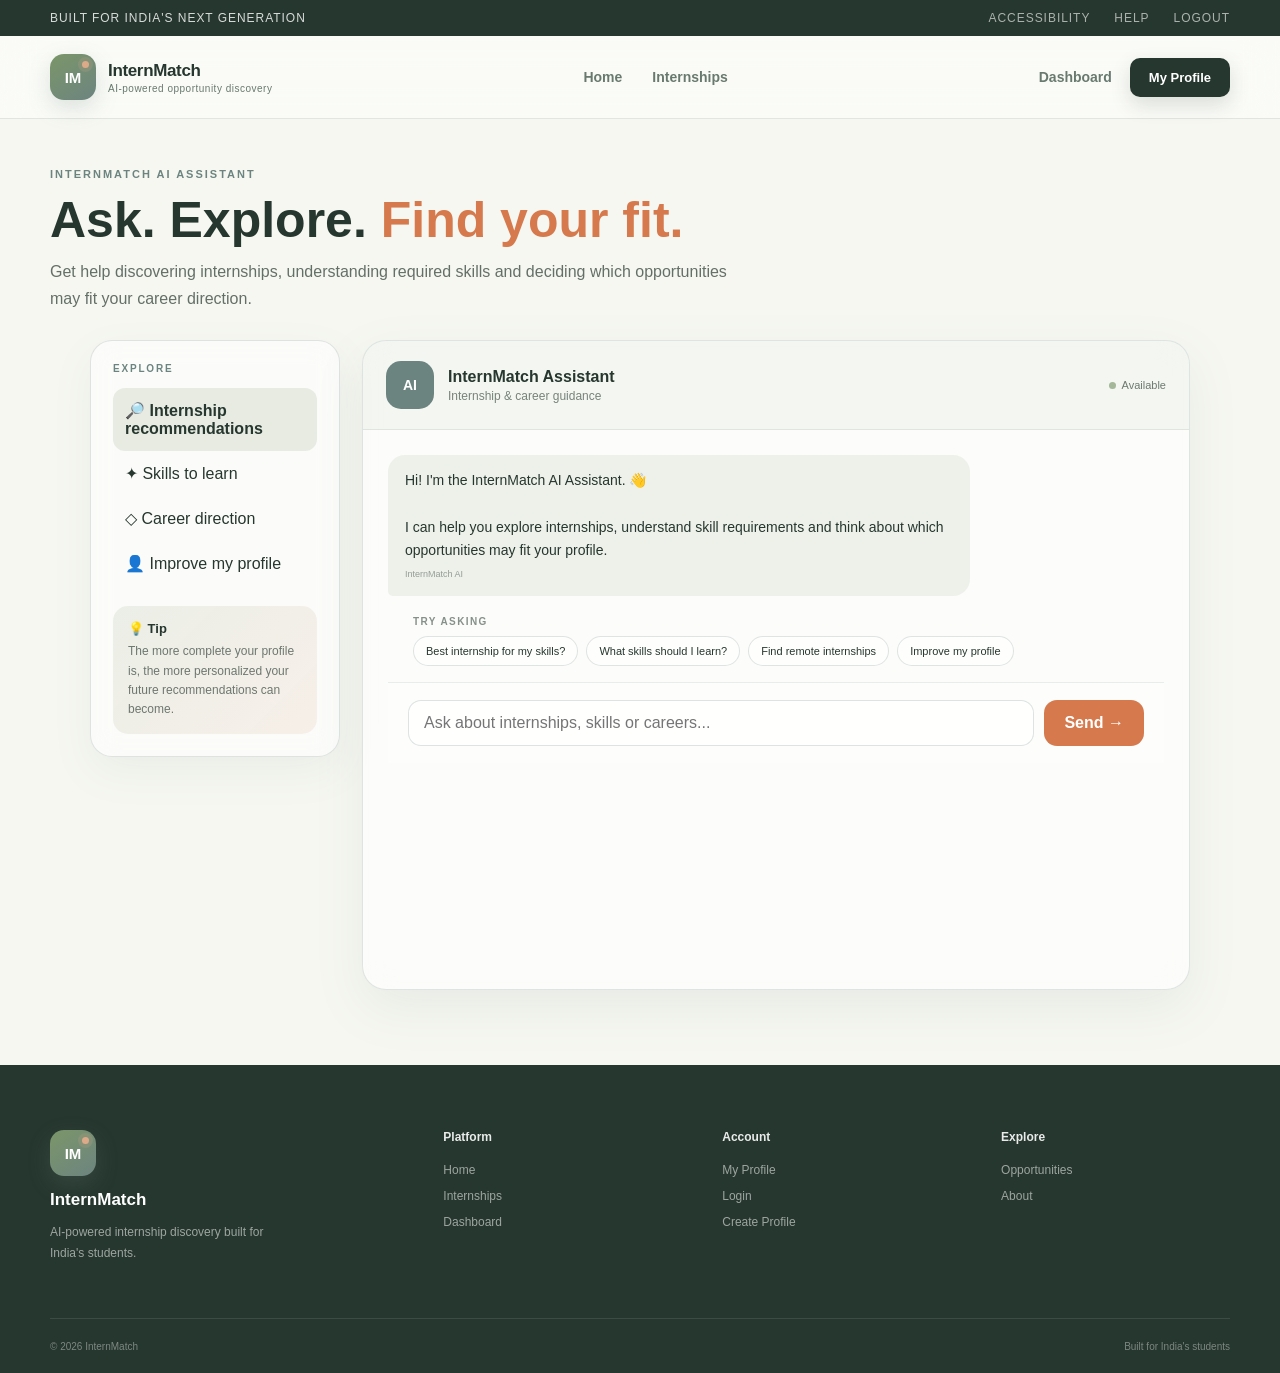
==== commit 197721fd: "update" ====
--- a/ai-assistant.html
+++ b/ai-assistant.html
@@ -1,1170 +1,1078 @@
-<!DOCTYPE html>
-<html lang="en">
-
-<head>
-    <meta charset="UTF-8">
-    <meta name="viewport" content="width=device-width, initial-scale=1.0">
-
-    <title>AI Assistant | InternMatch</title>
-
-    <link rel="stylesheet" href="style.css">
-
-    <style>
-        /* =====================================================
-           AI ASSISTANT PAGE ONLY
-           Existing style.css is NOT being changed
-        ====================================================== */
-
-        .assistant-page {
-            padding: 45px 0 75px;
-            min-height: 75vh;
-        }
-
-        .assistant-heading {
-            margin-bottom: 28px;
-        }
-
-        .assistant-heading span {
-            font-size: 11px;
-            letter-spacing: 2px;
-            font-weight: 800;
-            color: #6C8480;
-        }
-
-        .assistant-heading h1 {
-            margin: 9px 0;
-            font-size: clamp(32px, 5vw, 50px);
-        }
-
-        .assistant-heading h1 span {
-            font-size: inherit;
-            letter-spacing: normal;
-            color: #D6794D;
-        }
-
-        .assistant-heading p {
-            max-width: 680px;
-            line-height: 1.7;
-            opacity: .7;
-        }
-
-
-        /* =====================================================
-           ASSISTANT LAYOUT
-        ====================================================== */
-
-        .assistant-layout {
-            display: grid;
-            grid-template-columns: 250px 1fr;
-            gap: 22px;
-            max-width: 1100px;
-            margin: auto;
-        }
-
-
-        /* =====================================================
-           LEFT SIDEBAR
-        ====================================================== */
-
-        .assistant-sidebar {
-            border: 1px solid rgba(108,132,128,.2);
-            border-radius: 22px;
-            padding: 22px;
-            background: rgba(255,255,255,.58);
-            backdrop-filter: blur(14px);
-            box-shadow: 0 15px 40px rgba(108,132,128,.08);
-            height: fit-content;
-        }
-
-        .assistant-sidebar-label {
-            font-size: 10px;
-            letter-spacing: 1.8px;
-            font-weight: 800;
-            color: #6C8480;
-            margin-bottom: 14px;
-        }
-
-        .assistant-topic {
-            width: 100%;
-            border: 0;
-            background: transparent;
-            text-align: left;
-            padding: 13px 12px;
-            border-radius: 12px;
-            cursor: pointer;
-            font: inherit;
-            color: inherit;
-            transition: .2s ease;
-        }
-
-        .assistant-topic:hover {
-            background: rgba(186,200,177,.25);
-            transform: translateX(3px);
-        }
-
-        .assistant-topic.active {
-            background: rgba(123,150,105,.16);
-            font-weight: 700;
-        }
-
-        .assistant-tip {
-            margin-top: 20px;
-            padding: 15px;
-            border-radius: 15px;
-            background: linear-gradient(
-                135deg,
-                rgba(123,150,105,.13),
-                rgba(220,170,137,.15)
-            );
-        }
-
-        .assistant-tip strong {
-            display: block;
-            margin-bottom: 6px;
-            font-size: 13px;
-        }
-
-        .assistant-tip p {
-            margin: 0;
-            font-size: 12px;
-            line-height: 1.6;
-            opacity: .65;
-        }
-
-
-        /* =====================================================
-           CHAT WINDOW
-        ====================================================== */
-
-        .chat-card {
-            min-width: 0;
-            height: 650px;
-            display: flex;
-            flex-direction: column;
-            border: 1px solid rgba(108,132,128,.2);
-            border-radius: 24px;
-            overflow: hidden;
-            background: rgba(255,255,255,.62);
-            backdrop-filter: blur(16px);
-            box-shadow: 0 18px 50px rgba(108,132,128,.1);
-        }
-
-
-        /* CHAT HEADER */
-
-        .chat-header {
-            display: flex;
-            align-items: center;
-            gap: 14px;
-            padding: 20px 23px;
-            border-bottom: 1px solid rgba(108,132,128,.15);
-            background: rgba(186,200,177,.13);
-        }
-
-        .chat-ai-icon {
-            width: 48px;
-            height: 48px;
-            min-width: 48px;
-            border-radius: 15px;
-            display: grid;
-            place-items: center;
-            background: #6C8480;
-            color: white;
-            font-size: 14px;
-            font-weight: 900;
-        }
-
-        .chat-header-text strong {
-            display: block;
-            font-size: 16px;
-        }
-
-        .chat-header-text span {
-            display: block;
-            margin-top: 3px;
-            font-size: 12px;
-            opacity: .6;
-        }
-
-        .online-status {
-            margin-left: auto;
-            display: flex;
-            align-items: center;
-            gap: 6px;
-            font-size: 11px;
-            opacity: .65;
-        }
-
-        .online-dot {
-            width: 7px;
-            height: 7px;
-            border-radius: 50%;
-            background: #7B9669;
-        }
-
-
-        /* =====================================================
-           MESSAGES
-        ====================================================== */
-
-        .chat-messages {
-            flex: 1;
-            overflow-y: auto;
-            padding: 25px;
-        }
-
-        .message {
-            display: flex;
-            margin-bottom: 20px;
-        }
-
-        .message.bot {
-            justify-content: flex-start;
-        }
-
-        .message.user {
-            justify-content: flex-end;
-        }
-
-        .message-content {
-            max-width: 75%;
-            padding: 14px 17px;
-            border-radius: 17px;
-            font-size: 14px;
-            line-height: 1.65;
-        }
-
-        .message.bot .message-content {
-            background: rgba(186,200,177,.22);
-            border-bottom-left-radius: 5px;
-        }
-
-        .message.user .message-content {
-            background: #6C8480;
-            color: white;
-            border-bottom-right-radius: 5px;
-        }
-
-        .message-time {
-            display: block;
-            margin-top: 5px;
-            font-size: 9px;
-            opacity: .45;
-        }
-
-
-        /* =====================================================
-           SUGGESTED QUESTIONS
-        ====================================================== */
-
-        .suggested-area {
-            padding: 0 25px 16px;
-        }
-
-        .suggested-label {
-            display: block;
-            margin-bottom: 9px;
-            font-size: 10px;
-            letter-spacing: 1.4px;
-            font-weight: 800;
-            opacity: .55;
-        }
-
-        .suggested-buttons {
-            display: flex;
-            flex-wrap: wrap;
-            gap: 8px;
-        }
-
-        .suggestion {
-            border: 1px solid rgba(108,132,128,.22);
-            border-radius: 20px;
-            padding: 8px 12px;
-            background: rgba(255,255,255,.65);
-            cursor: pointer;
-            font: inherit;
-            font-size: 11px;
-            color: inherit;
-            transition: .2s ease;
-        }
-
-        .suggestion:hover {
-            border-color: #DCAA89;
-            transform: translateY(-2px);
-        }
-
-
-        /* =====================================================
-           CHAT INPUT
-        ====================================================== */
-
-        .chat-input-area {
-            display: flex;
-            gap: 10px;
-            padding: 17px 20px;
-            border-top: 1px solid rgba(108,132,128,.15);
-            background: rgba(255,255,255,.4);
-        }
-
-        .chat-input {
-            flex: 1;
-            min-width: 0;
-            border: 1px solid rgba(108,132,128,.23);
-            border-radius: 13px;
-            padding: 13px 15px;
-            background: rgba(255,255,255,.7);
-            font: inherit;
-            outline: none;
-        }
-
-        .chat-input:focus {
-            border-color: #7B9669;
-            box-shadow: 0 0 0 3px rgba(123,150,105,.1);
-        }
-
-        .send-button {
-            border: 0;
-            border-radius: 13px;
-            padding: 0 20px;
-            background: #D6794D;
-            color: white;
-            font: inherit;
-            font-weight: 800;
-            cursor: pointer;
-            transition: .2s ease;
-        }
-
-        .send-button:hover {
-            transform: translateY(-2px);
-        }
-
-
-        /* =====================================================
-           TYPING INDICATOR
-        ====================================================== */
-
-        .typing {
-            display: none;
-            padding: 0 25px 12px;
-            font-size: 11px;
-            opacity: .55;
-        }
-
-
-        /* =====================================================
-           RESPONSIVE
-        ====================================================== */
-
-        @media (max-width: 800px) {
-
-            .assistant-layout {
-                grid-template-columns: 1fr;
-            }
-
-            .assistant-sidebar {
-                display: none;
-            }
-
-            .chat-card {
-                height: 620px;
-            }
-        }
-
-        @media (max-width: 520px) {
-
-            .assistant-page {
-                padding-top: 35px;
-            }
-
-            .chat-card {
-                height: 600px;
-                border-radius: 18px;
-            }
-
-            .chat-messages {
-                padding: 18px;
-            }
-
-            .message-content {
-                max-width: 88%;
-            }
-
-            .suggested-area {
-                padding: 0 18px 13px;
-            }
-
-            .chat-input-area {
-                padding: 12px;
-            }
-
-            .send-button {
-                padding: 0 15px;
-            }
-        }
-    </style>
-</head>
-
-
-<body>
-
-
-    <!-- =====================================================
-         TOP BAR
-    ====================================================== -->
-
-    <div class="top-bar">
-
-        <div class="container top-bar-content">
-
-            <div>
-                Built for India's Next Generation
-            </div>
-
-            <div class="top-links">
-                <a href="accessibility.html">Accessibility</a>
-                <a href="help.html">Help</a>
-                <a href="login.html">Logout</a>
-            </div>
-
-        </div>
-
-    </div>
-
-
-    <!-- =====================================================
-         NAVBAR
-    ====================================================== -->
-
-    <header class="navbar">
-
-        <div class="container nav-container">
-
-
-            <!-- BRAND -->
-
-            <a href="index.html" class="brand">
-
-                <div class="brand-mark">
-                    IM
-                </div>
-
-                <div class="brand-text">
-
-                    <strong>
-                        InternMatch
-                    </strong>
-
-                    <span>
-                        AI-powered opportunity discovery
-                    </span>
-
-                </div>
-
-            </a>
-
-
-            <!-- NAVIGATION -->
-
-            <nav class="nav-links">
-
-                <a href="index.html">
-                    Home
-                </a>
-
-                <a href="internships.html">
-                    Internships
-                </a>
-
-            </nav>
-
-
-            <!-- ACTIONS -->
-
-            <div class="nav-actions">
-
-                <a
-                    href="dashboard.html"
-                    class="login-link"
-                >
-                    Dashboard
-                </a>
-
-                <a
-                    href="profile.html"
-                    class="register-btn"
-                >
-                    My Profile
-                </a>
-
-            </div>
-
-        </div>
-
-    </header>
-
-
-    <!-- =====================================================
-         MAIN
-    ====================================================== -->
-
-    <main class="assistant-page">
-
-        <div class="container">
-
-
-            <!-- PAGE HEADING -->
-
-            <div class="assistant-heading">
-
-                <span>
-                    INTERNMATCH AI ASSISTANT
-                </span>
-
-                <h1>
-                    Ask. Explore.
-                    <span>Find your fit.</span>
-                </h1>
-
-                <p>
-                    Get help discovering internships, understanding
-                    required skills and deciding which opportunities
-                    may fit your career direction.
-                </p>
-
-            </div>
-
-
-            <!-- =================================================
-                 ASSISTANT LAYOUT
-            ================================================== -->
-
-            <div class="assistant-layout">
-
-
-                <!-- =================================================
-                     SIDEBAR
-                ================================================== -->
-
-                <aside class="assistant-sidebar">
-
-                    <div class="assistant-sidebar-label">
-                        EXPLORE
-                    </div>
-
-
-                    <button
-                        class="assistant-topic active"
-                        onclick="setTopic('Internship recommendations')"
-                    >
-                        🔎 Internship recommendations
-                    </button>
-
-
-                    <button
-                        class="assistant-topic"
-                        onclick="setTopic('Skills')"
-                    >
-                        ✦ Skills to learn
-                    </button>
-
-
-                    <button
-                        class="assistant-topic"
-                        onclick="setTopic('Career')"
-                    >
-                        ◇ Career direction
-                    </button>
-
-
-                    <button
-                        class="assistant-topic"
-                        onclick="setTopic('Profile')"
-                    >
-                        👤 Improve my profile
-                    </button>
-
-
-                    <div class="assistant-tip">
-
-                        <strong>
-                            💡 Tip
-                        </strong>
-
-                        <p>
-                            The more complete your profile is,
-                            the more personalized your future
-                            recommendations can become.
-                        </p>
-
-                    </div>
-
-                </aside>
-
-
-                <!-- =================================================
-                     CHAT
-                ================================================== -->
-
-                <section class="chat-card">
-
-
-                    <!-- CHAT HEADER -->
-
-                    <div class="chat-header">
-
-                        <div class="chat-ai-icon">
-                            AI
-                        </div>
-
-                        <div class="chat-header-text">
-
-                            <strong>
-                                InternMatch Assistant
-                            </strong>
-
-                            <span>
-                                Internship & career guidance
-                            </span>
-
-                        </div>
-
-                        <div class="online-status">
-
-                            <span class="online-dot"></span>
-
-                            Available
-
-                        </div>
-
-                    </div>
-
-
-                    <!-- MESSAGES -->
-
-                    <div
-                        class="chat-messages"
-                        id="chatMessages"
-                    >
-
-
-                        <!-- BOT MESSAGE -->
-
-                        <div class="message bot">
-
-                            <div class="message-content">
-
-                                Hi! I'm the InternMatch AI Assistant. 👋
-
-                                <br><br>
-
-                                I can help you explore internships,
-                                understand skill requirements and
-                                think about which opportunities may
-                                fit your profile.
-
-                                <span class="message-time">
-                                    InternMatch AI
-                                </span>
-
-                            </div>
-
-                        </div>
-
-
-                        <!-- USER EXAMPLE -->
-
-                        <div class="message user">
-
-                            <div class="message-content">
-
-                                What internships would be good
-                                for someone who knows Python and SQL?
-
-                                <span class="message-time">
-                                    You
-                                </span>
-
-                            </div>
-
-                        </div>
-
-
-                        <!-- BOT EXAMPLE -->
-
-                        <div class="message bot">
-
-                            <div class="message-content">
-
-                                Python + SQL can be useful for
-                                opportunities such as Data Analyst,
-                                Data Science and some AI / ML roles.
-
-                                <br><br>
-
-                                Once your profile is connected,
-                                I can use your actual skills,
-                                education and preferences to make
-                                more personalized recommendations.
-
-                                <span class="message-time">
-                                    InternMatch AI
-                                </span>
-
-                            </div>
-
-                        </div>
-
-                    </div>
-
-
-                    <!-- TYPING -->
-
-                    <div
-                        class="typing"
-                        id="typingIndicator"
-                    >
-                        InternMatch AI is thinking...
-                    </div>
-
-
-                    <!-- SUGGESTIONS -->
-
-                    <div class="suggested-area">
-
-                        <span class="suggested-label">
-                            TRY ASKING
-                        </span>
-
-
-                        <div class="suggested-buttons">
-
-                            <button
-                                class="suggestion"
-                                onclick="useSuggestion('Which internship is best for my skills?')"
-                            >
-                                Best internship for my skills?
-                            </button>
-
-
-                            <button
-                                class="suggestion"
-                                onclick="useSuggestion('What skills should I learn?')"
-                            >
-                                What skills should I learn?
-                            </button>
-
-
-                            <button
-                                class="suggestion"
-                                onclick="useSuggestion('Find remote internships')"
-                            >
-                                Find remote internships
-                            </button>
-
-
-                            <button
-                                class="suggestion"
-                                onclick="useSuggestion('How can I improve my profile?')"
-                            >
-                                Improve my profile
-                            </button>
-
-                        </div>
-
-                    </div>
-
-
-                    <!-- INPUT -->
-
-                    <form
-                        class="chat-input-area"
-                        id="chatForm"
-                    >
-
-                        <input
-                            type="text"
-                            id="chatInput"
-                            class="chat-input"
-                            placeholder="Ask about internships, skills or careers..."
-                            autocomplete="off"
-                        >
-
-                        <button
-                            type="submit"
-                            class="send-button"
-                        >
-                            Send →
-                        </button>
-
-                    </form>
-
-
-                </section>
-
-            </div>
-
-        </div>
-
-    </main>
-
-
-    <!-- =====================================================
-         FOOTER
-    ====================================================== -->
-
-    <footer class="footer">
-
-        <div class="container footer-grid">
-
-
-            <div class="footer-brand">
-
-                <div class="brand-mark">
-                    IM
-                </div>
-
-                <strong>
-                    InternMatch
-                </strong>
-
-                <p>
-                    AI-powered internship discovery
-                    built for India's students.
-                </p>
-
-            </div>
-
-
-            <div class="footer-column">
-
-                <h4>
-                    Platform
-                </h4>
-
-                <a href="index.html">
-                    Home
-                </a>
-
-                <a href="internships.html">
-                    Internships
-                </a>
-
-                <a href="dashboard.html">
-                    Dashboard
-                </a>
-
-            </div>
-
-
-            <div class="footer-column">
-
-                <h4>
-                    Account
-                </h4>
-
-                <a href="profile.html">
-                    My Profile
-                </a>
-
-                <a href="login.html">
-                    Login
-                </a>
-
-                <a href="register.html">
-                    Create Profile
-                </a>
-
-            </div>
-
-
-            <div class="footer-column">
-
-                <h4>
-                    Explore
-                </h4>
-
-                <a href="internships.html">
-                    Opportunities
-                </a>
-
-                <a href="about.html">
-                    About
-                </a>
-
-            </div>
-
-
-        </div>
-
-
-        <div class="container footer-bottom">
-
-            <span>
-                © 2026 InternMatch
-            </span>
-
-            <span>
-                Built for India's students
-            </span>
-
-        </div>
-
-    </footer>
-
-
-    <!-- =====================================================
-         FRONTEND CHAT LOGIC
-         Temporary demo until backend / AI API is connected
-    ====================================================== -->
-
-    <script>
-
-        const chatForm =
-            document.getElementById("chatForm");
-
-        const chatInput =
-            document.getElementById("chatInput");
-
-        const chatMessages =
-            document.getElementById("chatMessages");
-
-        const typingIndicator =
-            document.getElementById("typingIndicator");
-
-
-        /* =====================================================
-           ADD MESSAGE
-        ====================================================== */
-
-        function addMessage(text, type) {
-
-            const message =
-                document.createElement("div");
-
-            message.className =
-                "message " + type;
-
-
-            const content =
-                document.createElement("div");
-
-            content.className =
-                "message-content";
-
-
-            content.innerHTML =
-                text +
-                '<span class="message-time">' +
-                (type === "user"
-                    ? "You"
-                    : "InternMatch AI") +
-                '</span>';
-
-
-            message.appendChild(content);
-
-            chatMessages.appendChild(message);
-
-            chatMessages.scrollTop =
-                chatMessages.scrollHeight;
-        }
-
-
-        /* =====================================================
-           DEMO AI RESPONSE
-        ====================================================== */
-
-        function getDemoResponse(message) {
-
-            const text =
-                message.toLowerCase();
-
-
-            if (
-                text.includes("python") ||
-                text.includes("sql") ||
-                text.includes("data")
-            ) {
-
-                return `
-                    Based on those skills, you could explore
-                    <strong>Data Analyst</strong>,
-                    <strong>Data Science</strong> and
-                    some <strong>AI / ML</strong> internships.
-                    <br><br>
-                    Your exact recommendations can become
-                    personalized once your profile is connected
-                    to the internship database.
-                `;
-
-            }
-
-
-            if (
-                text.includes("remote")
-            ) {
-
-                return `
-                    Remote internships can be filtered by
-                    location and field.
-                    <br><br>
-                    Try the <strong>Internships</strong> page
-                    to explore available remote opportunities.
-                `;
-
-            }
-
-
-            if (
-                text.includes("profile") ||
-                text.includes("improve")
-            ) {
-
-                return `
-                    A stronger profile should include your
-                    <strong>skills, education, interests,
-                    preferred field and location</strong>.
-                    <br><br>
-                    You can update these from
-                    <strong>My Profile</strong>.
-                `;
-
-            }
-
-
-            if (
-                text.includes("skill") ||
-                text.includes("learn")
-            ) {
-
-                return `
-                    Start with skills that match your target
-                    field. For example, Python + SQL + data
-                    analysis can be useful for data-related
-                    internships.
-                    <br><br>
-                    Your profile will eventually help us
-                    personalize these suggestions.
-                `;
-
-            }
-
-
-            return `
-                I can help you with internships, skills,
-                career direction and profile improvement.
-                <br><br>
-                Try asking:
-                <strong>"Which internship is best for my
-                skills?"</strong>
-            `;
-
-        }
-
-
-        /* =====================================================
-           SEND MESSAGE
-        ====================================================== */
-
-        chatForm.addEventListener(
-            "submit",
-            function (event) {
-
-                event.preventDefault();
-
-
-                const message =
-                    chatInput.value.trim();
-
-
-                if (!message) {
-                    return;
-                }
-
-
-                addMessage(
-                    message,
-                    "user"
-                );
-
-
-                chatInput.value = "";
-
-
-                typingIndicator.style.display =
-                    "block";
-
-
-                chatMessages.scrollTop =
-                    chatMessages.scrollHeight;
-
-
-                setTimeout(function () {
-
-                    typingIndicator.style.display =
-                        "none";
-
-
-                    const response =
-                        getDemoResponse(message);
-
-
-                    addMessage(
-                        response,
-                        "bot"
-                    );
-
-                }, 700);
-
-            }
-        );
-
-
-        /* =====================================================
-           SUGGESTION BUTTON
-        ====================================================== */
-
-        function useSuggestion(text) {
-
-            chatInput.value = text;
-
-            chatInput.focus();
-
-        }
-
-
-        /* =====================================================
-           SIDEBAR TOPICS
-        ====================================================== */
-
-        function setTopic(topic) {
-
-            const buttons =
-                document.querySelectorAll(
-                    ".assistant-topic"
-                );
-
-
-            buttons.forEach(function (button) {
-
-                button.classList.remove("active");
-
-            });
-
-
-            event.target.classList.add("active");
-
-
-            chatInput.value =
-                "Help me with " + topic.toLowerCase();
-
-            chatInput.focus();
-
-        }
-
-    </script>
-
-
-</body>
-
+<!DOCTYPE html>
+<html lang="en">
+
+<head>
+    <meta charset="UTF-8">
+    <meta name="viewport" content="width=device-width, initial-scale=1.0">
+
+    <title>AI Assistant | InternMatch</title>
+
+    <link rel="stylesheet" href="style.css">
+
+    <style>
+        /* =====================================================
+           AI ASSISTANT PAGE ONLY
+           Existing style.css is NOT being changed
+        ====================================================== */
+
+        .assistant-page {
+            padding: 45px 0 75px;
+            min-height: 75vh;
+        }
+
+        .assistant-heading {
+            margin-bottom: 28px;
+        }
+
+        .assistant-heading span {
+            font-size: 11px;
+            letter-spacing: 2px;
+            font-weight: 800;
+            color: #6C8480;
+        }
+
+        .assistant-heading h1 {
+            margin: 9px 0;
+            font-size: clamp(32px, 5vw, 50px);
+        }
+
+        .assistant-heading h1 span {
+            font-size: inherit;
+            letter-spacing: normal;
+            color: #D6794D;
+        }
+
+        .assistant-heading p {
+            max-width: 680px;
+            line-height: 1.7;
+            opacity: .7;
+        }
+
+
+        /* =====================================================
+           ASSISTANT LAYOUT
+        ====================================================== */
+
+        .assistant-layout {
+            display: grid;
+            grid-template-columns: 250px 1fr;
+            gap: 22px;
+            max-width: 1100px;
+            margin: auto;
+        }
+
+
+        /* =====================================================
+           LEFT SIDEBAR
+        ====================================================== */
+
+        .assistant-sidebar {
+            border: 1px solid rgba(108,132,128,.2);
+            border-radius: 22px;
+            padding: 22px;
+            background: rgba(255,255,255,.58);
+            backdrop-filter: blur(14px);
+            box-shadow: 0 15px 40px rgba(108,132,128,.08);
+            height: fit-content;
+        }
+
+        .assistant-sidebar-label {
+            font-size: 10px;
+            letter-spacing: 1.8px;
+            font-weight: 800;
+            color: #6C8480;
+            margin-bottom: 14px;
+        }
+
+        .assistant-topic {
+            width: 100%;
+            border: 0;
+            background: transparent;
+            text-align: left;
+            padding: 13px 12px;
+            border-radius: 12px;
+            cursor: pointer;
+            font: inherit;
+            color: inherit;
+            transition: .2s ease;
+        }
+
+        .assistant-topic:hover {
+            background: rgba(186,200,177,.25);
+            transform: translateX(3px);
+        }
+
+        .assistant-topic.active {
+            background: rgba(123,150,105,.16);
+            font-weight: 700;
+        }
+
+        .assistant-tip {
+            margin-top: 20px;
+            padding: 15px;
+            border-radius: 15px;
+            background: linear-gradient(
+                135deg,
+                rgba(123,150,105,.13),
+                rgba(220,170,137,.15)
+            );
+        }
+
+        .assistant-tip strong {
+            display: block;
+            margin-bottom: 6px;
+            font-size: 13px;
+        }
+
+        .assistant-tip p {
+            margin: 0;
+            font-size: 12px;
+            line-height: 1.6;
+            opacity: .65;
+        }
+
+
+        /* =====================================================
+           CHAT WINDOW
+        ====================================================== */
+
+        .chat-card {
+            min-width: 0;
+            height: 650px;
+            display: flex;
+            flex-direction: column;
+            border: 1px solid rgba(108,132,128,.2);
+            border-radius: 24px;
+            overflow: hidden;
+            background: rgba(255,255,255,.62);
+            backdrop-filter: blur(16px);
+            box-shadow: 0 18px 50px rgba(108,132,128,.1);
+        }
+
+
+        /* CHAT HEADER */
+
+        .chat-header {
+            display: flex;
+            align-items: center;
+            gap: 14px;
+            padding: 20px 23px;
+            border-bottom: 1px solid rgba(108,132,128,.15);
+            background: rgba(186,200,177,.13);
+        }
+
+        .chat-ai-icon {
+            width: 48px;
+            height: 48px;
+            min-width: 48px;
+            border-radius: 15px;
+            display: grid;
+            place-items: center;
+            background: #6C8480;
+            color: white;
+            font-size: 14px;
+            font-weight: 900;
+        }
+
+        .chat-header-text strong {
+            display: block;
+            font-size: 16px;
+        }
+
+        .chat-header-text span {
+            display: block;
+            margin-top: 3px;
+            font-size: 12px;
+            opacity: .6;
+        }
+
+        .online-status {
+            margin-left: auto;
+            display: flex;
+            align-items: center;
+            gap: 6px;
+            font-size: 11px;
+            opacity: .65;
+        }
+
+        .online-dot {
+            width: 7px;
+            height: 7px;
+            border-radius: 50%;
+            background: #7B9669;
+        }
+
+
+        /* =====================================================
+           MESSAGES
+        ====================================================== */
+
+        .chat-messages {
+            flex: 1;
+            overflow-y: auto;
+            padding: 25px;
+        }
+
+        .message {
+            display: flex;
+            margin-bottom: 20px;
+        }
+
+        .message.bot {
+            justify-content: flex-start;
+        }
+
+        .message.user {
+            justify-content: flex-end;
+        }
+
+        .message-content {
+            max-width: 75%;
+            padding: 14px 17px;
+            border-radius: 17px;
+            font-size: 14px;
+            line-height: 1.65;
+        }
+
+        .message.bot .message-content {
+            background: rgba(186,200,177,.22);
+            border-bottom-left-radius: 5px;
+        }
+
+        .message.user .message-content {
+            background: #6C8480;
+            color: white;
+            border-bottom-right-radius: 5px;
+        }
+
+        .message-time {
+            display: block;
+            margin-top: 5px;
+            font-size: 9px;
+            opacity: .45;
+        }
+
+
+        /* =====================================================
+           SUGGESTED QUESTIONS
+        ====================================================== */
+
+        .suggested-area {
+            padding: 0 25px 16px;
+        }
+
+        .suggested-label {
+            display: block;
+            margin-bottom: 9px;
+            font-size: 10px;
+            letter-spacing: 1.4px;
+            font-weight: 800;
+            opacity: .55;
+        }
+
+        .suggested-buttons {
+            display: flex;
+            flex-wrap: wrap;
+            gap: 8px;
+        }
+
+        .suggestion {
+            border: 1px solid rgba(108,132,128,.22);
+            border-radius: 20px;
+            padding: 8px 12px;
+            background: rgba(255,255,255,.65);
+            cursor: pointer;
+            font: inherit;
+            font-size: 11px;
+            color: inherit;
+            transition: .2s ease;
+        }
+
+        .suggestion:hover {
+            border-color: #DCAA89;
+            transform: translateY(-2px);
+        }
+
+
+        /* =====================================================
+           CHAT INPUT
+        ====================================================== */
+
+        .chat-input-area {
+            display: flex;
+            gap: 10px;
+            padding: 17px 20px;
+            border-top: 1px solid rgba(108,132,128,.15);
+            background: rgba(255,255,255,.4);
+        }
+
+        .chat-input {
+            flex: 1;
+            min-width: 0;
+            border: 1px solid rgba(108,132,128,.23);
+            border-radius: 13px;
+            padding: 13px 15px;
+            background: rgba(255,255,255,.7);
+            font: inherit;
+            outline: none;
+        }
+
+        .chat-input:focus {
+            border-color: #7B9669;
+            box-shadow: 0 0 0 3px rgba(123,150,105,.1);
+        }
+
+        .send-button {
+            border: 0;
+            border-radius: 13px;
+            padding: 0 20px;
+            background: #D6794D;
+            color: white;
+            font: inherit;
+            font-weight: 800;
+            cursor: pointer;
+            transition: .2s ease;
+        }
+
+        .send-button:hover {
+            transform: translateY(-2px);
+        }
+
+
+        /* =====================================================
+           TYPING INDICATOR
+        ====================================================== */
+
+        .typing {
+            display: none;
+            padding: 0 25px 12px;
+            font-size: 11px;
+            opacity: .55;
+        }
+
+
+        /* =====================================================
+           RESPONSIVE
+        ====================================================== */
+
+        @media (max-width: 800px) {
+
+            .assistant-layout {
+                grid-template-columns: 1fr;
+            }
+
+            .assistant-sidebar {
+                display: none;
+            }
+
+            .chat-card {
+                height: 620px;
+            }
+        }
+
+        @media (max-width: 520px) {
+
+            .assistant-page {
+                padding-top: 35px;
+            }
+
+            .chat-card {
+                height: 600px;
+                border-radius: 18px;
+            }
+
+            .chat-messages {
+                padding: 18px;
+            }
+
+            .message-content {
+                max-width: 88%;
+            }
+
+            .suggested-area {
+                padding: 0 18px 13px;
+            }
+
+            .chat-input-area {
+                padding: 12px;
+            }
+
+            .send-button {
+                padding: 0 15px;
+            }
+        }
+    </style>
+</head>
+
+
+<body>
+
+
+    <!-- =====================================================
+         TOP BAR
+    ====================================================== -->
+
+    <div class="top-bar">
+
+        <div class="container top-bar-content">
+
+            <div>
+                Built for India's Next Generation
+            </div>
+
+            <div class="top-links">
+                <a href="accessibility.html">Accessibility</a>
+                <a href="help.html">Help</a>
+                <a href="login.html">Logout</a>
+            </div>
+
+        </div>
+
+    </div>
+
+
+    <!-- =====================================================
+         NAVBAR
+    ====================================================== -->
+
+    <header class="navbar">
+
+        <div class="container nav-container">
+
+
+            <!-- BRAND -->
+
+            <a href="index.html" class="brand">
+
+                <div class="brand-mark">
+                    IM
+                </div>
+
+                <div class="brand-text">
+
+                    <strong>
+                        InternMatch
+                    </strong>
+
+                    <span>
+                        AI-powered opportunity discovery
+                    </span>
+
+                </div>
+
+            </a>
+
+
+            <!-- NAVIGATION -->
+
+            <nav class="nav-links">
+
+                <a href="index.html">
+                    Home
+                </a>
+
+                <a href="internships.html">
+                    Internships
+                </a>
+
+            </nav>
+
+
+            <!-- ACTIONS -->
+
+            <div class="nav-actions">
+
+                <a
+                    href="dashboard.html"
+                    class="login-link"
+                >
+                    Dashboard
+                </a>
+
+                <a
+                    href="profile.html"
+                    class="register-btn"
+                >
+                    My Profile
+                </a>
+
+            </div>
+
+        </div>
+
+    </header>
+
+
+    <!-- =====================================================
+         MAIN
+    ====================================================== -->
+
+    <main class="assistant-page">
+
+        <div class="container">
+
+
+            <!-- PAGE HEADING -->
+
+            <div class="assistant-heading">
+
+                <span>
+                    INTERNMATCH AI ASSISTANT
+                </span>
+
+                <h1>
+                    Ask. Explore.
+                    <span>Find your fit.</span>
+                </h1>
+
+                <p>
+                    Get help discovering internships, understanding
+                    required skills and deciding which opportunities
+                    may fit your career direction.
+                </p>
+
+            </div>
+
+
+            <!-- =================================================
+                 ASSISTANT LAYOUT
+            ================================================== -->
+
+            <div class="assistant-layout">
+
+
+                <!-- =================================================
+                     SIDEBAR
+                ================================================== -->
+
+                <aside class="assistant-sidebar">
+
+                    <div class="assistant-sidebar-label">
+                        EXPLORE
+                    </div>
+
+
+                    <button
+                        class="assistant-topic active"
+                        onclick="setTopic('Internship recommendations')"
+                    >
+                        🔎 Internship recommendations
+                    </button>
+
+
+                    <button
+                        class="assistant-topic"
+                        onclick="setTopic('Skills')"
+                    >
+                        ✦ Skills to learn
+                    </button>
+
+
+                    <button
+                        class="assistant-topic"
+                        onclick="setTopic('Career')"
+                    >
+                        ◇ Career direction
+                    </button>
+
+
+                    <button
+                        class="assistant-topic"
+                        onclick="setTopic('Profile')"
+                    >
+                        👤 Improve my profile
+                    </button>
+
+
+                    <div class="assistant-tip">
+
+                        <strong>
+                            💡 Tip
+                        </strong>
+
+                        <p>
+                            The more complete your profile is,
+                            the more personalized your future
+                            recommendations can become.
+                        </p>
+
+                    </div>
+
+                </aside>
+
+
+                <!-- =================================================
+                     CHAT
+                ================================================== -->
+
+                <section class="chat-card">
+
+
+                    <!-- CHAT HEADER -->
+
+                    <div class="chat-header">
+
+                        <div class="chat-ai-icon">
+                            AI
+                        </div>
+
+                        <div class="chat-header-text">
+
+                            <strong>
+                                InternMatch Assistant
+                            </strong>
+
+                            <span>
+                                Internship & career guidance
+                            </span>
+
+                        </div>
+
+                        <div class="online-status">
+
+                            <span class="online-dot"></span>
+
+                            Available
+
+                        </div>
+
+                    </div>
+
+
+                    <!-- MESSAGES -->
+
+                    <div
+                        class="chat-messages"
+                        id="chatMessages"
+                    >
+
+
+                        <!-- BOT MESSAGE -->
+
+                        <div class="message bot">
+
+                            <div class="message-content">
+
+                                Hi! I'm the InternMatch AI Assistant. 👋
+
+                                <br><br>
+
+                                I can help you explore internships,
+                                understand skill requirements and
+                                think about which opportunities may
+                                fit your profile.
+
+                                <span class="message-time">
+                                    InternMatch AI
+                                </span>
+
+                            </div>
+
+                        </div>
+
+
+                        
+
+
+                    <!-- TYPING -->
+
+                    <div
+                        class="typing"
+                        id="typingIndicator"
+                    >
+                        InternMatch AI is thinking...
+                    </div>
+
+
+                    <!-- SUGGESTIONS -->
+
+                    <div class="suggested-area">
+
+                        <span class="suggested-label">
+                            TRY ASKING
+                        </span>
+
+
+                        <div class="suggested-buttons">
+
+                            <button
+                                class="suggestion"
+                                onclick="useSuggestion('Which internship is best for my skills?')"
+                            >
+                                Best internship for my skills?
+                            </button>
+
+
+                            <button
+                                class="suggestion"
+                                onclick="useSuggestion('What skills should I learn?')"
+                            >
+                                What skills should I learn?
+                            </button>
+
+
+                            <button
+                                class="suggestion"
+                                onclick="useSuggestion('Find remote internships')"
+                            >
+                                Find remote internships
+                            </button>
+
+
+                            <button
+                                class="suggestion"
+                                onclick="useSuggestion('How can I improve my profile?')"
+                            >
+                                Improve my profile
+                            </button>
+
+                        </div>
+
+                    </div>
+
+
+                    <!-- INPUT -->
+
+                    <form
+                        class="chat-input-area"
+                        id="chatForm"
+                    >
+
+                        <input
+                            type="text"
+                            id="chatInput"
+                            class="chat-input"
+                            placeholder="Ask about internships, skills or careers..."
+                            autocomplete="off"
+                        >
+
+                        <button
+                            type="submit"
+                            class="send-button"
+                        >
+                            Send →
+                        </button>
+
+                    </form>
+
+
+                </section>
+
+            </div>
+
+        </div>
+
+    </main>
+
+
+    <!-- =====================================================
+         FOOTER
+    ====================================================== -->
+
+    <footer class="footer">
+
+        <div class="container footer-grid">
+
+
+            <div class="footer-brand">
+
+                <div class="brand-mark">
+                    IM
+                </div>
+
+                <strong>
+                    InternMatch
+                </strong>
+
+                <p>
+                    AI-powered internship discovery
+                    built for India's students.
+                </p>
+
+            </div>
+
+
+            <div class="footer-column">
+
+                <h4>
+                    Platform
+                </h4>
+
+                <a href="index.html">
+                    Home
+                </a>
+
+                <a href="internships.html">
+                    Internships
+                </a>
+
+                <a href="dashboard.html">
+                    Dashboard
+                </a>
+
+            </div>
+
+
+            <div class="footer-column">
+
+                <h4>
+                    Account
+                </h4>
+
+                <a href="profile.html">
+                    My Profile
+                </a>
+
+                <a href="login.html">
+                    Login
+                </a>
+
+                <a href="register.html">
+                    Create Profile
+                </a>
+
+            </div>
+
+
+            <div class="footer-column">
+
+                <h4>
+                    Explore
+                </h4>
+
+                <a href="internships.html">
+                    Opportunities
+                </a>
+
+                <a href="about.html">
+                    About
+                </a>
+
+            </div>
+
+
+        </div>
+
+
+        <div class="container footer-bottom">
+
+            <span>
+                © 2026 InternMatch
+            </span>
+
+            <span>
+                Built for India's students
+            </span>
+
+        </div>
+
+    </footer>
+
+
+    <!-- =====================================================
+         FRONTEND CHAT LOGIC
+         Temporary demo until backend / AI API is connected
+    ====================================================== -->
+
+    <script>
+
+        const chatForm =
+            document.getElementById("chatForm");
+
+        const chatInput =
+            document.getElementById("chatInput");
+
+        const chatMessages =
+            document.getElementById("chatMessages");
+
+        const typingIndicator =
+            document.getElementById("typingIndicator");
+
+
+        /* =====================================================
+           ADD MESSAGE
+        ====================================================== */
+
+        function addMessage(text, type) {
+
+            const message =
+                document.createElement("div");
+
+            message.className =
+                "message " + type;
+
+
+            const content =
+                document.createElement("div");
+
+            content.className =
+                "message-content";
+
+             content.style.whiteSpace = "pre-wrap";
+
+
+            content.innerHTML =
+                text +
+                '<span class="message-time">' +
+                (type === "user"
+                    ? "You"
+                    : "InternMatch AI") +
+                '</span>';
+
+
+            message.appendChild(content);
+
+            chatMessages.appendChild(message);
+
+            chatMessages.scrollTop =
+                chatMessages.scrollHeight;
+        }
+
+
+        /* =====================================================
+           AI RESPONSE
+        ====================================================== */
+
+        async function getAIResponse(message) {
+
+            const profile = {
+                skills: localStorage.getItem("skills") || "",
+                field: localStorage.getItem("field") || "",
+                location: localStorage.getItem("location") || "",
+                education: localStorage.getItem("education") || "",
+                interests: localStorage.getItem("interests") || ""
+            };
+
+            const response = await fetch(
+                "http://127.0.0.1:5001/ai-assistant",
+                {
+                    method: "POST",
+                    headers: {
+                        "Content-Type": "application/json"
+                    },
+                    body: JSON.stringify({
+                        message: message,
+                        profile: profile
+                    })
+                }
+            );
+
+            const data = await response.json();
+
+            if (!response.ok) {
+                throw new Error(
+                    data.error || "AI Assistant error"
+                );
+            }
+
+            return data.answer;
+        }
+
+
+        /* =====================================================
+           SEND MESSAGE
+        ====================================================== */
+
+        chatForm.addEventListener(
+            "submit",
+            async function (event) {
+
+                event.preventDefault();
+
+                const message =
+                    chatInput.value.trim();
+
+                if (!message) {
+                    return;
+                }
+
+                addMessage(
+                    message,
+                    "user"
+                );
+
+                chatInput.value = "";
+
+                typingIndicator.style.display = "block";
+
+                chatMessages.scrollTop =
+                    chatMessages.scrollHeight;
+
+                try {
+
+                    const response =
+                        await getAIResponse(message);
+
+                    addMessage(
+                        response,
+                        "bot"
+                    );
+
+                } catch (error) {
+
+                    addMessage(
+                        "Sorry, I couldn't connect to the AI Assistant right now. Please make sure the Flask backend is running.",
+                        "bot"
+                    );
+
+                    console.error(error);
+
+                } finally {
+
+                    typingIndicator.style.display = "none";
+
+                    chatMessages.scrollTop =
+                        chatMessages.scrollHeight;
+                }
+            }
+        );
+
+
+        /* =====================================================
+           SUGGESTION BUTTON
+        ====================================================== */
+
+        function useSuggestion(text) {
+
+            chatInput.value = text;
+
+            chatInput.focus();
+
+        }
+
+
+        /* =====================================================
+           SIDEBAR TOPICS
+        ====================================================== */
+
+        function setTopic(topic) {
+
+            const buttons =
+                document.querySelectorAll(
+                    ".assistant-topic"
+                );
+
+
+            buttons.forEach(function (button) {
+
+                button.classList.remove("active");
+
+            });
+
+
+            event.target.classList.add("active");
+
+
+            chatInput.value =
+                "Help me with " + topic.toLowerCase();
+
+            chatInput.focus();
+
+        }
+
+    </script>
+
+
+</body>
+
 </html>
--- a/style.css
+++ b/style.css
@@ -7172,4 +7172,40 @@
     .about-cta-inner {
         padding: 50px 22px;
     }
+}
+/* =========================================================
+   OTHER FILTER INPUTS
+========================================================= */
+
+.other-input {
+    display: none;
+
+    width: 100%;
+
+    height: 42px;
+
+    margin-top: 8px;
+
+    padding: 0 12px;
+
+    border: 1px solid var(--line);
+
+    border-radius: 10px;
+
+    background: #fafbf8;
+
+    color: var(--dark);
+
+    font-size: 12px;
+
+    outline: none;
+
+    transition: 0.25s ease;
+}
+
+.other-input:focus {
+    border-color: var(--sage);
+
+    box-shadow:
+        0 0 0 4px rgba(123, 150, 105, 0.09);
 }
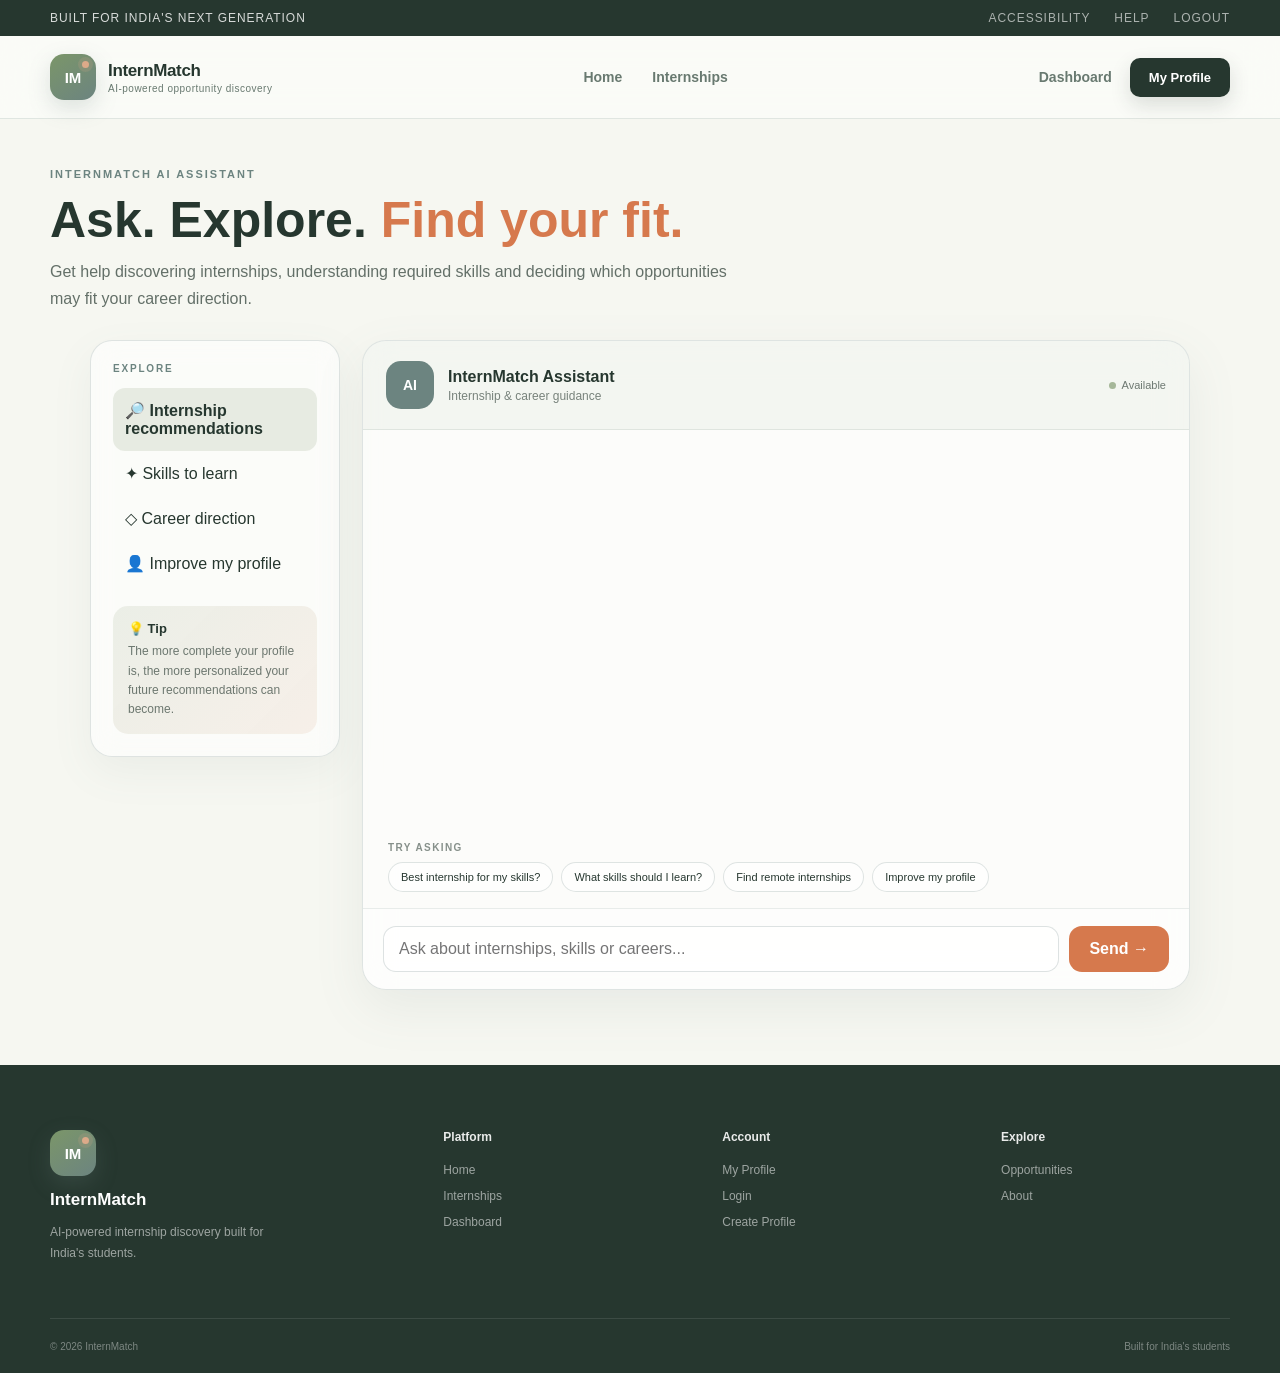
==== commit 47a5168d: "update" ====
--- a/ai-assistant.html
+++ b/ai-assistant.html
@@ -644,34 +644,7 @@
                     <div
                         class="chat-messages"
                         id="chatMessages"
-                    >
-
-
-                        <!-- BOT MESSAGE -->
-
-                        <div class="message bot">
-
-                            <div class="message-content">
-
-                                Hi! I'm the InternMatch AI Assistant. 👋
-
-                                <br><br>
-
-                                I can help you explore internships,
-                                understand skill requirements and
-                                think about which opportunities may
-                                fit your profile.
-
-                                <span class="message-time">
-                                    InternMatch AI
-                                </span>
-
-                            </div>
-
-                        </div>
-
-
-                        
+                    ></div>
 
 
                     <!-- TYPING -->
